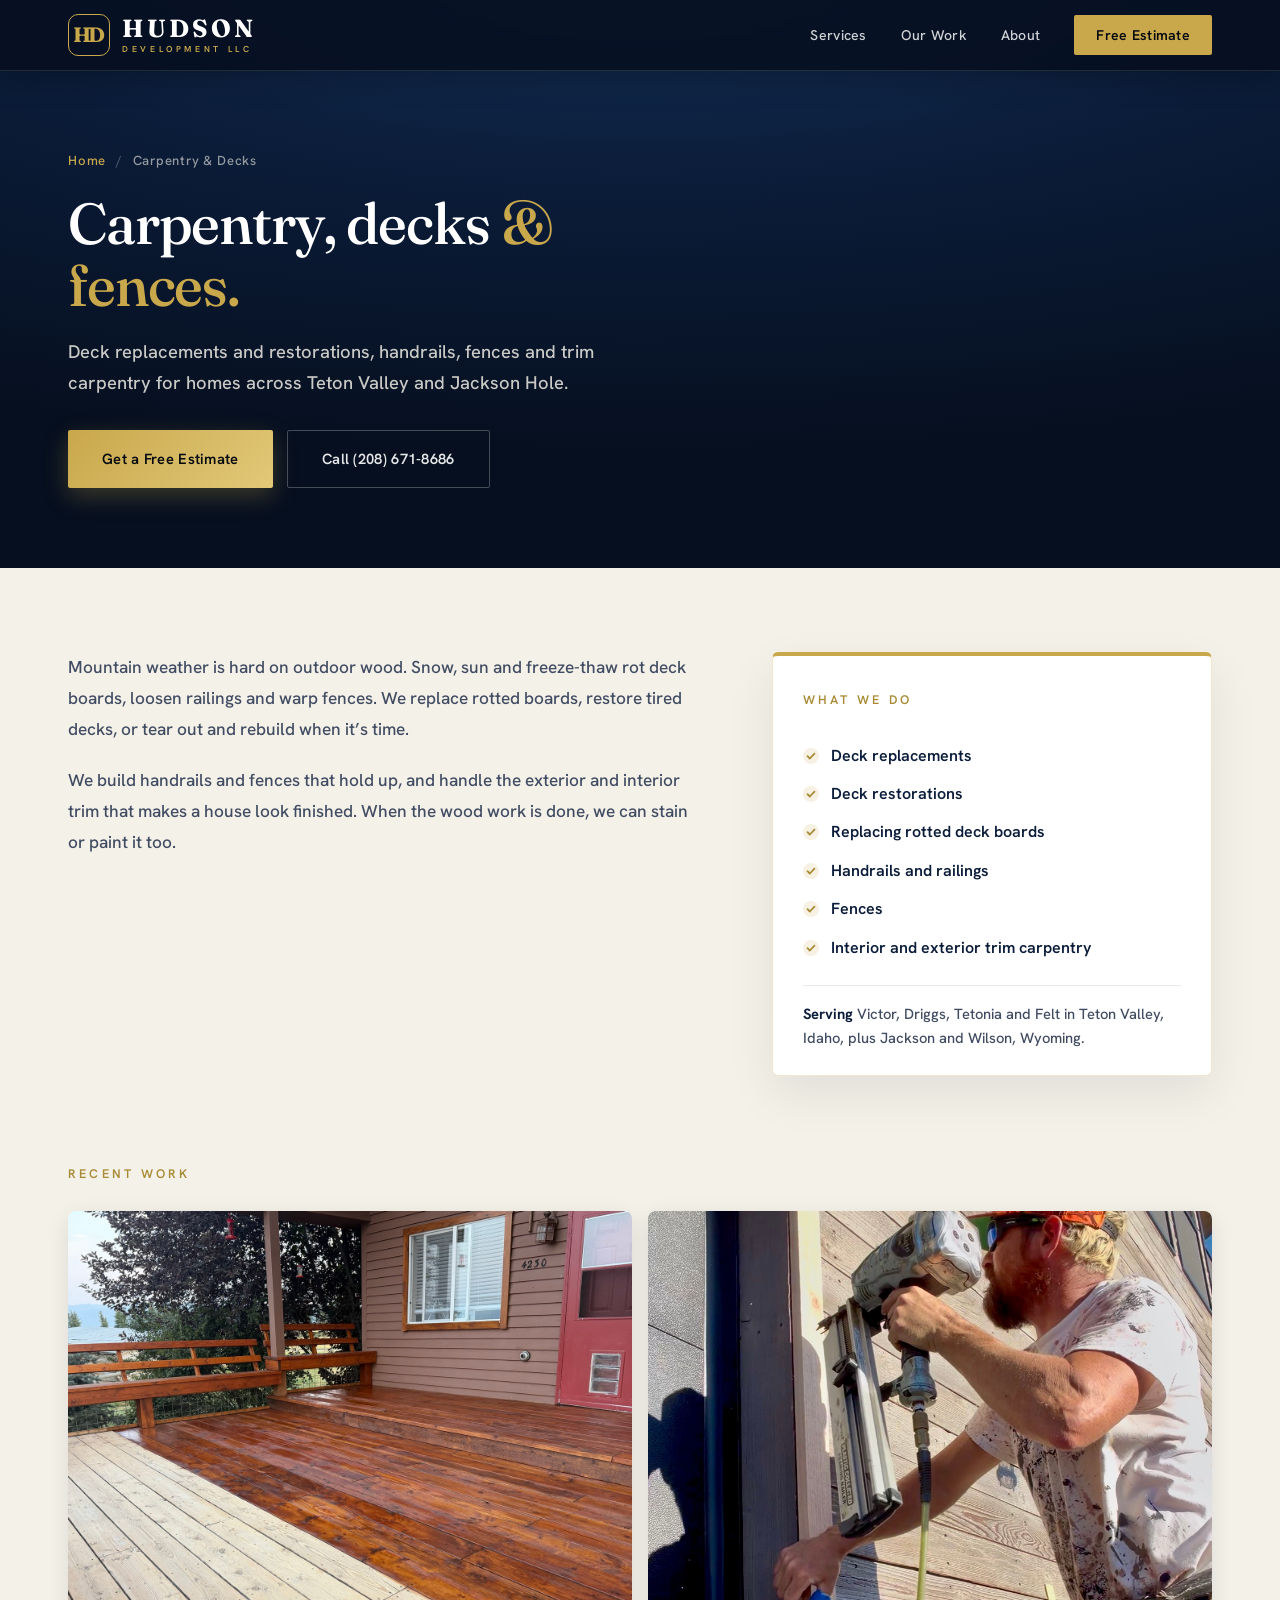
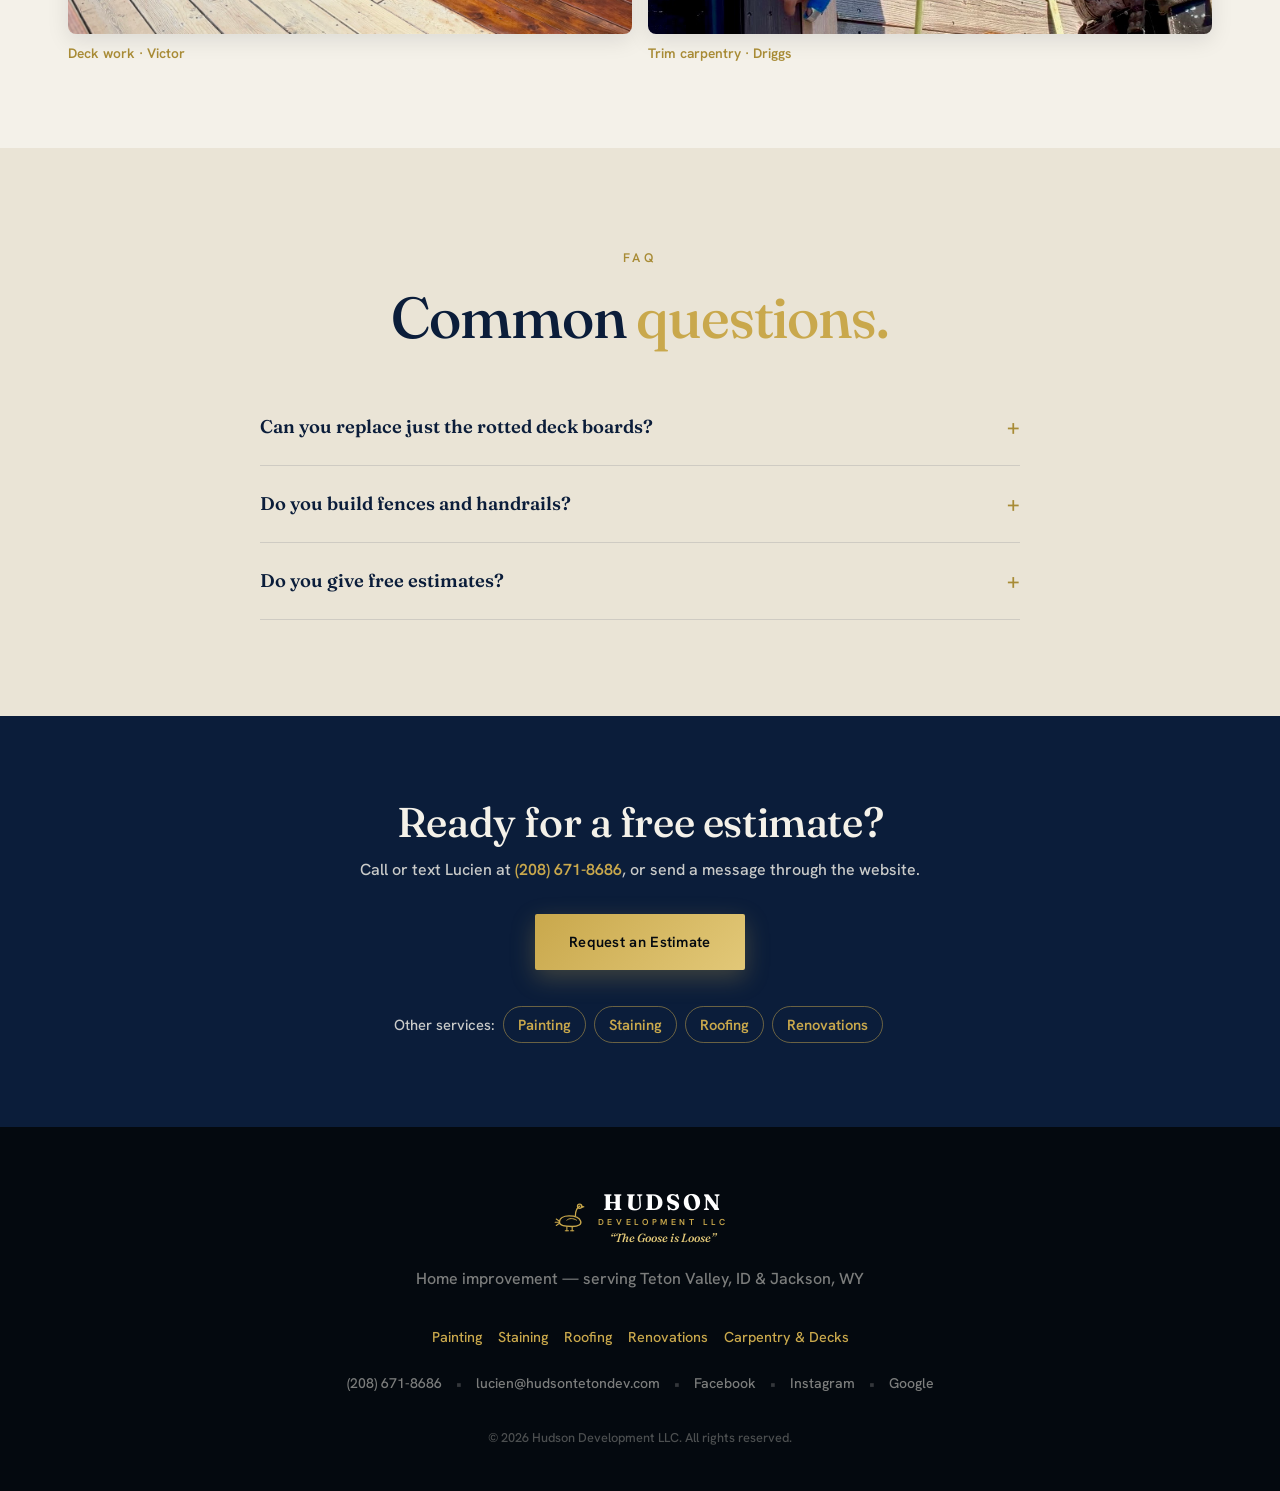
==== carpentry/index.html @ ef217c14 "Split carpentry & decks into its own page; renovations now covers bathrooms, staircases, porches Co-" ====
<!DOCTYPE html>
<html lang="en">
<head>
  <meta charset="UTF-8">
  <meta name="viewport" content="width=device-width, initial-scale=1.0">
  <title>Deck Repair, Deck Replacement &amp; Carpentry in Teton Valley, ID &amp; Jackson, WY | Hudson Development</title>
  <meta name="description" content="Deck replacement and restoration, rotted deck board repair, handrails, fences and trim carpentry in Victor, Driggs, Tetonia, Felt, Jackson and Wilson. Free estimates. (208) 671-8686.">
  <meta name="robots" content="index, follow">
  <link rel="canonical" href="https://hudsontetondev.com/carpentry/">
  <meta name="theme-color" content="#0B1D3A">
  <link rel="icon" href="/favicon.svg" type="image/svg+xml">
  <meta property="og:type" content="website">
  <meta property="og:site_name" content="Hudson Development LLC">
  <meta property="og:title" content="Deck Repair, Deck Replacement &amp; Carpentry in Teton Valley, ID &amp; Jackson, WY | Hudson Development">
  <meta property="og:description" content="Deck replacement and restoration, rotted deck board repair, handrails, fences and trim carpentry in Victor, Driggs, Tetonia, Felt, Jackson and Wilson. Free estimates. (208) 671-8686.">
  <meta property="og:url" content="https://hudsontetondev.com/carpentry/">
  <meta property="og:image" content="https://hudsontetondev.com/images/og-image.jpg?v=5">
  <script type="application/ld+json">{"@context": "https://schema.org", "@type": "Service", "name": "Carpentry, decks & fences.", "serviceType": "Carpentry &amp; Decks", "url": "https://hudsontetondev.com/carpentry/", "provider": {"@type": "GeneralContractor", "@id": "https://hudsontetondev.com/#business", "name": "Hudson Development LLC", "telephone": "+12086718686", "url": "https://hudsontetondev.com/"}, "areaServed": [{"@type": "City", "name": "Victor, ID"}, {"@type": "City", "name": "Driggs, ID"}, {"@type": "City", "name": "Tetonia, ID"}, {"@type": "City", "name": "Felt, ID"}, {"@type": "City", "name": "Jackson, WY"}, {"@type": "City", "name": "Wilson, WY"}], "description": "Deck replacement and restoration, rotted deck board repair, handrails, fences and trim carpentry in Victor, Driggs, Tetonia, Felt, Jackson and Wilson. Free estimates. (208) 671-8686."}</script>
<script type="application/ld+json">{"@context": "https://schema.org", "@type": "BreadcrumbList", "itemListElement": [{"@type": "ListItem", "position": 1, "name": "Home", "item": "https://hudsontetondev.com/"}, {"@type": "ListItem", "position": 2, "name": "Carpentry &amp; Decks", "item": "https://hudsontetondev.com/carpentry/"}]}</script>
<script type="application/ld+json">{"@context": "https://schema.org", "@type": "FAQPage", "mainEntity": [{"@type": "Question", "name": "Can you replace just the rotted deck boards?", "acceptedAnswer": {"@type": "Answer", "text": "Yes. If the frame underneath is sound, we can replace only the bad boards and restore the rest of the deck."}}, {"@type": "Question", "name": "Do you build fences and handrails?", "acceptedAnswer": {"@type": "Answer", "text": "Yes. We build and repair fences, handrails and railings."}}, {"@type": "Question", "name": "Do you give free estimates?", "acceptedAnswer": {"@type": "Answer", "text": "Yes. Call or text (208) 671-8686 or use the form on our homepage."}}]}</script>

  <link rel="preconnect" href="https://fonts.googleapis.com">
  <link rel="preconnect" href="https://fonts.gstatic.com" crossorigin>
  <link href="https://fonts.googleapis.com/css2?family=Fraunces:ital,opsz,wght@0,9..144,400..900;1,9..144,400..700&family=Hanken+Grotesk:wght@400;500;600;700&display=swap" rel="stylesheet">
  <link rel="stylesheet" href="/styles.css?v=20260923g">
</head>
<body class="subpage">
  <nav class="navbar scrolled" id="navbar">
    <div class="container nav-container">
      <a href="/" class="nav-logo" aria-label="Hudson Development LLC home">
        <span class="logo-mark" aria-hidden="true"><span class="lm-h">H</span><span class="lm-d">D</span></span>
        <span class="logo-text">
          <span class="logo-hudson">HUDSON</span>
          <span class="logo-dev">DEVELOPMENT&nbsp;LLC</span>
        </span>
      </a>
      <button class="nav-toggle" id="navToggle" aria-label="Toggle navigation" aria-expanded="false">
        <span></span>
        <span></span>
        <span></span>
      </button>
      <ul class="nav-links" id="navLinks">
        <li><a href="/#services">Services</a></li>
        <li><a href="/#work">Our&nbsp;Work</a></li>
        <li><a href="/#story">About</a></li>
        <li><a href="/#contact" class="nav-cta">Free Estimate</a></li>
      </ul>
    </div>
  </nav>

  <main>
    <header class="sp-hero">
      <div class="container">
        <nav class="sp-crumbs" aria-label="Breadcrumb"><a href="/">Home</a> <span>/</span> Carpentry &amp; Decks</nav>
        <h1>Carpentry, decks <span class="gold">&amp; fences.</span></h1>
        <p class="sp-lead">Deck replacements and restorations, handrails, fences and trim carpentry for homes across Teton Valley and Jackson Hole.</p>
        <div class="sp-actions"><a href="/#contact" class="btn btn-primary">Get a Free Estimate</a><a href="tel:+12086718686" class="btn btn-ghost">Call (208) 671-8686</a></div>
      </div>
    </header>
    <section class="sp-main">
      <div class="container sp-grid">
        <div class="sp-body"><p>Mountain weather is hard on outdoor wood. Snow, sun and freeze-thaw rot deck boards, loosen railings and warp fences. We replace rotted boards, restore tired decks, or tear out and rebuild when it&rsquo;s time.</p><p>We build handrails and fences that hold up, and handle the exterior and interior trim that makes a house look finished. When the wood work is done, we can stain or paint it too.</p></div>
        <aside class="sp-card"><p class="section-label">What we do</p><ul class="sp-list"><li>Deck replacements</li><li>Deck restorations</li><li>Replacing rotted deck boards</li><li>Handrails and railings</li><li>Fences</li><li>Interior and exterior trim carpentry</li></ul><p class="sp-area"><strong>Serving</strong> Victor, Driggs, Tetonia and Felt in Teton Valley, Idaho, plus Jackson and Wilson, Wyoming.</p></aside>
      </div>
    </section>
    <section class="sp-photos"><div class="container"><p class="section-label">Recent work</p><div class="sp-photo-grid n2"><figure class="sp-photo"><img src="/images/deck-stain-victor.jpg" alt="Deck with built-in bench in Victor, Idaho" loading="lazy"><figcaption>Deck work &middot; Victor</figcaption></figure><figure class="sp-photo"><img src="/images/carpentry-trim-driggs.jpg" alt="Nailing exterior window trim in Driggs, Idaho" loading="lazy"><figcaption>Trim carpentry &middot; Driggs</figcaption></figure></div></div></section>
    
    <section class="faq"><div class="container"><div class="section-head"><p class="section-label">FAQ</p><h2 class="section-title">Common <span class="gold">questions.</span></h2></div><div class="faq-list"><details class="faq-item"><summary>Can you replace just the rotted deck boards?</summary><p>Yes. If the frame underneath is sound, we can replace only the bad boards and restore the rest of the deck.</p></details><details class="faq-item"><summary>Do you build fences and handrails?</summary><p>Yes. We build and repair fences, handrails and railings.</p></details><details class="faq-item"><summary>Do you give free estimates?</summary><p>Yes. Call or text (208) 671-8686 or use the form on our homepage.</p></details></div></div></section>
    <section class="sp-cta"><div class="container"><h2>Ready for a free estimate?</h2><p>Call or text Lucien at <a href="tel:+12086718686">(208) 671-8686</a>, or send a message through the website.</p><div class="sp-actions"><a href="/#contact" class="btn btn-primary">Request an Estimate</a></div><p class="sp-more">Other services: <a class="sp-chip" href="/painting/">Painting</a><a class="sp-chip" href="/staining/">Staining</a><a class="sp-chip" href="/roofing/">Roofing</a><a class="sp-chip" href="/renovations/">Renovations</a></p></div></section>
  </main>
  <footer class="footer">
    <div class="container footer-content">
      <div class="footer-brand">
        <span class="logo-icon">
          <svg viewBox="0 0 64 64" fill="none" xmlns="http://www.w3.org/2000/svg" aria-label="Hudson goose mark">
            <path d="M14 40C14 32 22 28 32 28C44 28 52 32 54 38C56 44 50 48 38 48C22 48 14 46 14 40Z" stroke="currentColor" stroke-width="2.5" stroke-linejoin="round"/>
            <path d="M14 38L8 34M14 40L6 40M14 42L8 46" stroke="currentColor" stroke-width="2" stroke-linecap="round"/>
            <path d="M44 28C44 18 48 12 52 10" stroke="currentColor" stroke-width="2.5" stroke-linecap="round"/>
            <circle cx="52" cy="10" r="4" stroke="currentColor" stroke-width="2.5"/>
            <path d="M56 10L60 11L56 12" stroke="currentColor" stroke-width="2" stroke-linejoin="round"/>
            <circle cx="53" cy="9" r="0.9" fill="currentColor"/>
            <path d="M28 36C32 32 40 32 46 36" stroke="currentColor" stroke-width="1.8" stroke-linecap="round"/>
            <path d="M28 48L28 56M38 48L38 56" stroke="currentColor" stroke-width="2" stroke-linecap="round"/>
            <path d="M25 56L31 56M35 56L41 56" stroke="currentColor" stroke-width="2" stroke-linecap="round"/>
          </svg>
        </span>
        <span class="logo-text">
          <span class="logo-hudson">HUDSON</span>
          <span class="logo-dev">DEVELOPMENT&nbsp;LLC</span>
          <span class="logo-tagline">&ldquo;The Goose is Loose&rdquo;</span>
        </span>
      </div>
      <p class="footer-text">Home improvement &mdash; serving Teton Valley, ID &amp; Jackson, WY</p>
      <p class="footer-services"><a href="/painting/">Painting</a><a href="/staining/">Staining</a><a href="/roofing/">Roofing</a><a href="/renovations/">Renovations</a><a href="/carpentry/">Carpentry &amp; Decks</a></p>
      <div class="footer-links">
        <a href="tel:+12086718686">(208) 671-8686</a>
        <span class="footer-divider">&bull;</span>
        <a href="mailto:lucien@hudsontetondev.com">lucien@hudsontetondev.com</a>
        <span class="footer-divider">&bull;</span>
        <a href="https://www.facebook.com/hudsontetondev" target="_blank" rel="noopener">Facebook</a>
        <span class="footer-divider">&bull;</span>
        <a href="https://www.instagram.com/hudsontetondev" target="_blank" rel="noopener">Instagram</a>
        <span class="footer-divider">&bull;</span>
        <a href="https://maps.google.com/?cid=4254433998704573754" target="_blank" rel="noopener">Google</a>
      </div>
      <p class="footer-copy">&copy; 2026 Hudson Development LLC. All rights reserved.</p>
    </div>
  </footer>

  <!-- Sticky Call Button (mobile) -->
  <a href="tel:+12086718686" class="sticky-call" aria-label="Call Hudson Development">
    <svg viewBox="0 0 24 24" fill="none" stroke="currentColor" stroke-width="2"><path d="M22 16.92v3a2 2 0 01-2.18 2 19.79 19.79 0 01-8.63-3.07 19.5 19.5 0 01-6-6A19.79 19.79 0 012.12 4.11 2 2 0 014.11 2h3a2 2 0 012 1.72c.127.96.361 1.903.7 2.81a2 2 0 01-.45 2.11L8.09 9.91a16 16 0 006 6l1.27-1.27a2 2 0 012.11-.45c.907.339 1.85.573 2.81.7A2 2 0 0122 16.92z"/></svg>
    <span>Call Now</span>
  </a>

  <script>(function(){var t=document.getElementById('navToggle'),l=document.getElementById('navLinks');if(t&&l)t.addEventListener('click',function(){var o=l.classList.toggle('active');t.setAttribute('aria-expanded',String(o));});})();</script>
</body>
</html>
---- styles.css ----
/* ========================================
   Hudson Development LLC — Stylesheet
   Hudson Development · Teton Valley
   ======================================== */

:root {
  --navy:        #0B1D3A;
  --navy-light:  #122B52;
  --navy-dark:   #060F1F;
  --ink:         #04090F;
  --white:       #FFFFFF;
  --bone:        #F4F1E9;   /* warm paper */
  --bone-deep:   #EAE4D6;
  --gold:        #C9A84C;
  --gold-light:  #E2C878;
  --gold-dark:   #A88B35;
  --gray:        #7C8AA1;
  --gray-deep:   #414C62;
  --text-dark:   #0B1D3A;

  --shadow:    0 4px 30px rgba(11, 29, 58, 0.10);
  --shadow-lg: 0 24px 60px rgba(6, 15, 31, 0.22);
  --ease:      cubic-bezier(0.22, 0.61, 0.36, 1);
  --transition: 0.4s var(--ease);

  --display: 'Fraunces', Georgia, 'Times New Roman', serif;
  --body:    'Hanken Grotesk', -apple-system, BlinkMacSystemFont, sans-serif;
}

/* ---- Reset & Base ---- */
*, *::before, *::after { margin: 0; padding: 0; box-sizing: border-box; }

html { scroll-behavior: smooth; font-size: 16px; -webkit-text-size-adjust: 100%; }

body {
  font-family: var(--body);
  font-weight: 500;
  color: var(--text-dark);
  background: var(--bone);
  line-height: 1.6;
  overflow-x: hidden;
  -webkit-font-smoothing: antialiased;
  text-rendering: optimizeLegibility;
}

.container { max-width: 1200px; margin: 0 auto; padding: 0 28px; }

img { max-width: 100%; display: block; }

a { text-decoration: none; color: inherit; transition: var(--transition); }

.gold { color: var(--gold); }

/* ---- Grain overlay ---- */
.grain {
  position: fixed;
  inset: 0;
  z-index: 9999;
  pointer-events: none;
  opacity: 0.035;
  mix-blend-mode: multiply;
  background-image: url("data:image/svg+xml,%3Csvg xmlns='http://www.w3.org/2000/svg' width='180' height='180'%3E%3Cfilter id='n'%3E%3CfeTurbulence type='fractalNoise' baseFrequency='0.9' numOctaves='3' stitchTiles='stitch'/%3E%3C/filter%3E%3Crect width='100%25' height='100%25' filter='url(%23n)'/%3E%3C/svg%3E");
}

/* ---- Typography ---- */
h1, h2, h3, h4 {
  font-family: var(--display);
  font-weight: 600;
  line-height: 1.08;
  letter-spacing: -0.01em;
}

.section-head { max-width: 720px; margin: 0 auto 64px; text-align: center; }

.section-label {
  display: inline-block;
  font-family: var(--body);
  font-size: 0.78rem;
  font-weight: 600;
  letter-spacing: 0.26em;
  color: var(--gold-dark);
  margin-bottom: 18px;
  text-transform: uppercase;
}
.section-label.gold-on-dark { color: var(--gold); }

.section-title {
  font-size: clamp(2.1rem, 5.2vw, 3.6rem);
  color: var(--navy);
  font-weight: 500;
  letter-spacing: -0.02em;
}
.section-title.light { color: var(--white); }
.section-title em { font-style: italic; font-weight: 400; }

.section-subtitle {
  font-size: 1.12rem;
  color: var(--gray-deep);
  max-width: 580px;
  margin: 22px auto 0;
  line-height: 1.7;
}
.section-head .section-title { margin: 0 auto; }

/* ---- Buttons ---- */
.btn {
  display: inline-flex;
  align-items: center;
  justify-content: center;
  gap: 8px;
  padding: 16px 34px;
  font-family: var(--body);
  font-size: 0.92rem;
  font-weight: 600;
  letter-spacing: 0.02em;
  border-radius: 2px;
  cursor: pointer;
  transition: transform 0.35s var(--ease), box-shadow 0.35s var(--ease), background 0.35s var(--ease), color 0.35s var(--ease);
  border: none;
  text-align: center;
  position: relative;
  will-change: transform;
}

.btn-primary {
  background: linear-gradient(135deg, var(--gold) 0%, var(--gold-light) 100%);
  color: var(--ink);
  box-shadow: 0 8px 24px rgba(201, 168, 76, 0.28);
}
.btn-primary:hover {
  transform: translateY(-3px);
  box-shadow: 0 16px 40px rgba(201, 168, 76, 0.42);
}

.btn-secondary {
  background: transparent;
  color: var(--gold);
  border: 1.5px solid var(--gold);
}
.btn-secondary:hover { background: var(--gold); color: var(--ink); transform: translateY(-3px); }

.btn-ghost {
  background: transparent;
  color: rgba(255,255,255,0.9);
  border: 1.5px solid rgba(255,255,255,0.25);
}
.btn-ghost:hover { border-color: var(--gold); color: var(--gold); transform: translateY(-3px); }

.btn-full { width: 100%; }

/* ---- Navigation ---- */
.navbar {
  position: fixed;
  top: 0; left: 0; right: 0;
  z-index: 1000;
  padding: 22px 0;
  transition: all 0.45s var(--ease);
}
.navbar.scrolled {
  background: rgba(6, 15, 31, 0.86);
  padding: 14px 0;
  backdrop-filter: blur(14px);
  -webkit-backdrop-filter: blur(14px);
  box-shadow: 0 1px 0 rgba(201,168,76,0.12), 0 8px 30px rgba(0,0,0,0.25);
}

.nav-container { display: flex; justify-content: space-between; align-items: center; }

.nav-logo { display: flex; flex-direction: row; align-items: center; gap: 12px; }

.logo-icon { width: 38px; height: 38px; color: var(--gold); flex-shrink: 0; }
.logo-icon svg { width: 100%; height: 100%; }

/* Clean HD monogram mark */
.logo-mark {
  width: 42px; height: 42px; flex-shrink: 0;
  display: inline-flex; align-items: center; justify-content: center;
  border: 1.5px solid var(--gold);
  border-radius: 10px;
  font-family: var(--display);
  font-weight: 700;
  font-size: 1.3rem;
  color: var(--gold);
  line-height: 1;
}
.logo-mark .lm-d { margin-left: -0.1em; }

.logo-text { display: flex; flex-direction: column; line-height: 1; }
.logo-hudson {
  font-family: var(--display);
  font-size: 1.55rem;
  font-weight: 700;
  color: var(--white);
  letter-spacing: 0.12em;
}
.logo-dev {
  font-family: var(--body);
  font-size: 0.54rem;
  font-weight: 600;
  color: var(--gold);
  letter-spacing: 0.42em;
  margin-top: 4px;
}
.logo-tagline {
  font-family: var(--display);
  font-size: 0.74rem;
  font-style: italic;
  font-weight: 500;
  color: var(--gold-light);
  margin-top: 6px;
  white-space: nowrap;
}

.nav-links { display: flex; align-items: center; list-style: none; gap: 34px; }
.nav-links a {
  font-size: 0.88rem;
  font-weight: 500;
  color: rgba(255,255,255,0.82);
  letter-spacing: 0.02em;
  position: relative;
}
.nav-links a:hover { color: var(--white); }
.nav-links a:not(.nav-cta)::after {
  content: '';
  position: absolute;
  bottom: -5px; left: 0;
  width: 0; height: 2px;
  background: var(--gold);
  transition: width 0.3s var(--ease);
}
.nav-links a:not(.nav-cta):hover::after { width: 100%; }

.nav-cta {
  background: var(--gold);
  color: var(--ink) !important;
  padding: 11px 22px;
  border-radius: 2px;
  font-weight: 600 !important;
}
.nav-cta:hover { background: var(--gold-light) !important; transform: translateY(-2px); }

.nav-toggle {
  display: none;
  flex-direction: column;
  gap: 5px;
  background: none; border: none; cursor: pointer; padding: 6px;
}
.nav-toggle span { width: 26px; height: 2px; background: var(--white); transition: all 0.3s var(--ease); border-radius: 2px; }

/* ========================================
   Hero
   ======================================== */
.hero {
  position: relative;
  min-height: 100vh;
  min-height: 100svh;
  display: flex;
  align-items: center;
  justify-content: center;
  overflow: hidden;
  isolation: isolate;
}

.hero-sky {
  position: absolute; inset: 0; z-index: -3;
  background:
    radial-gradient(120% 90% at 50% -10%, #16335c 0%, #0B1D3A 42%, #060F1F 78%, #04090F 100%);
}
/* atmospheric gold + ice glows */
.hero-glow {
  position: absolute; inset: 0; z-index: -2; pointer-events: none;
  background:
    radial-gradient(50% 36% at 72% 18%, rgba(226, 200, 120, 0.16), transparent 70%),
    radial-gradient(46% 30% at 22% 26%, rgba(122, 158, 220, 0.12), transparent 72%);
}

/* Topographic landscape (the signature motif) */
.hero-topo {
  position: absolute; inset: 0; z-index: -1;
  color: var(--gold);
  pointer-events: none;
}
.hero-topo svg { width: 100%; height: 100%; }
.hero-topo .topo-lines { opacity: 0.28; }
.hero-topo .topo-ridge {
  opacity: 0.16;
  color: var(--navy-dark);
  fill: url(#none);
  fill: var(--navy-dark);
}
.topo-line {
  stroke-dasharray: 2400;
  stroke-dashoffset: 2400;
  animation: topoDraw 3s var(--ease) forwards;
}
.topo-line:nth-child(2) { animation-delay: 0.15s; }
.topo-line:nth-child(3) { animation-delay: 0.30s; }
.topo-line:nth-child(4) { animation-delay: 0.45s; }
.topo-line:nth-child(5) { animation-delay: 0.60s; }
.topo-line:nth-child(6) { animation-delay: 0.75s; }
.topo-line:nth-child(7) { animation-delay: 0.90s; }
.topo-line:nth-child(8) { animation-delay: 1.05s; }
@keyframes topoDraw { to { stroke-dashoffset: 0; } }

/* darken the base of the hero so text + ridge read */
.hero::after {
  content: '';
  position: absolute; inset: 0; z-index: -1; pointer-events: none;
  background: linear-gradient(180deg, transparent 35%, rgba(4,9,15,0.55) 78%, rgba(4,9,15,0.9) 100%);
}

.hero-content {
  position: relative;
  z-index: 2;
  text-align: center;
  padding: 130px 24px 90px;
  max-width: 920px;
}

.hero-eyebrow {
  display: inline-flex;
  align-items: center;
  gap: 14px;
  font-family: var(--body);
  font-size: 0.74rem;
  font-weight: 600;
  letter-spacing: 0.24em;
  color: var(--gold);
  margin-bottom: 26px;
  text-transform: uppercase;
}
.hero-eyebrow-line { width: 38px; height: 1px; background: var(--gold); opacity: 0.6; flex-shrink: 0; }

.hero-title {
  font-size: clamp(3rem, 8vw, 6rem);
  color: var(--white);
  margin-bottom: 28px;
  font-weight: 500;
  letter-spacing: -0.03em;
}
.hero-title em { font-style: italic; font-weight: 400; color: var(--bone); }

.hero-subtitle { text-wrap: balance;
  font-size: 1.18rem;
  color: rgba(244, 241, 233, 0.72);
  max-width: 560px;
  margin: 0 auto 38px;
  line-height: 1.7;
}
.hero-subtitle strong { color: var(--white); font-weight: 600; }

.hero-actions { display: flex; gap: 16px; justify-content: center; flex-wrap: wrap; }

.hero-tag { margin-top: 34px; }
.goose-quote {
  font-family: var(--display);
  font-style: italic;
  font-size: 1.05rem;
  font-weight: 500;
  color: var(--gold-light);
  letter-spacing: 0.01em;
}

.hero-scroll-indicator {
  position: absolute;
  bottom: 32px; left: 50%;
  transform: translateX(-50%);
  z-index: 2;
  display: flex; flex-direction: column; align-items: center; gap: 10px;
}
.scroll-word {
  font-size: 0.62rem;
  letter-spacing: 0.3em;
  text-transform: uppercase;
  color: rgba(244,241,233,0.5);
}
.scroll-arrow {
  width: 18px; height: 18px;
  border-right: 2px solid var(--gold);
  border-bottom: 2px solid var(--gold);
  transform: rotate(45deg);
  animation: scrollBounce 2s ease-in-out infinite;
  opacity: 0.7;
}
@keyframes scrollBounce {
  0%, 100% { transform: rotate(45deg) translate(0,0); opacity: 0.6; }
  50% { transform: rotate(45deg) translate(4px,4px); opacity: 1; }
}

/* ---- Hero load-in animation (JS-gated for no-JS safety) ---- */
.js .reveal-load { opacity: 0; transform: translateY(28px); }
.hero.loaded .reveal-load { animation: heroIn 0.95s var(--ease) forwards; }
.hero.loaded .reveal-load[data-delay="0"] { animation-delay: 0.1s; }
.hero.loaded .reveal-load[data-delay="1"] { animation-delay: 0.28s; }
.hero.loaded .reveal-load[data-delay="2"] { animation-delay: 0.46s; }
.hero.loaded .reveal-load[data-delay="3"] { animation-delay: 0.64s; }
.hero.loaded .reveal-load[data-delay="4"] { animation-delay: 0.82s; }
@keyframes heroIn { to { opacity: 1; transform: translateY(0); } }

/* ========================================
   Trust band
   ======================================== */
.trustband {
  background: var(--ink);
  border-top: 1px solid rgba(201,168,76,0.16);
  border-bottom: 1px solid rgba(201,168,76,0.16);
  padding: 46px 0;
}
.trustband-grid {
  display: grid;
  grid-template-columns: repeat(4, 1fr);
  gap: 24px;
  text-align: center;
}
.trust-stat {
  display: flex; flex-direction: column; gap: 8px;
  position: relative;
}
.trust-stat:not(:last-child)::after {
  content: '';
  position: absolute; right: -12px; top: 50%;
  transform: translateY(-50%);
  width: 1px; height: 42px;
  background: rgba(201,168,76,0.18);
}
.trust-num {
  font-family: var(--display);
  font-size: clamp(2rem, 4vw, 2.8rem);
  font-weight: 600;
  color: var(--gold);
  line-height: 1;
  letter-spacing: -0.02em;
}
.trust-unit { font-size: 0.5em; color: var(--gold-light); }
.trust-label {
  font-size: 0.78rem;
  letter-spacing: 0.14em;
  text-transform: uppercase;
  color: rgba(244,241,233,0.6);
  font-weight: 500;
}

/* ========================================
   Services
   ======================================== */
.services { padding: 120px 0; background: var(--bone); }

.services-grid {
  display: grid;
  grid-template-columns: 1fr;
  gap: 22px;
}
/* Pillar card service list */
.service-list {
  list-style: none;
  margin: 18px 0 0;
  padding: 18px 0 0;
  border-top: 1px solid rgba(11,29,58,0.08);
}
.service-list li {
  position: relative;
  padding: 6px 0 6px 20px;
  font-size: 0.9rem;
  color: var(--gray-deep);
  line-height: 1.4;
}
.service-list li::before {
  content: '';
  position: absolute;
  left: 0; top: 13px;
  width: 6px; height: 6px;
  border-radius: 50%;
  background: var(--gold-dark);
}
.service-card {
  background: var(--white);
  padding: 38px 28px 34px;
  border-radius: 6px;
  transition: transform 0.45s var(--ease), box-shadow 0.45s var(--ease), border-color 0.45s var(--ease);
  border: 1px solid rgba(11, 29, 58, 0.07);
  position: relative;
  overflow: hidden;
}
.service-card::before {
  content: '';
  position: absolute; top: 0; left: 0;
  width: 0; height: 3px;
  background: linear-gradient(90deg, var(--gold-dark), var(--gold-light));
  transition: width 0.5s var(--ease);
}
.service-card:hover {
  transform: translateY(-8px);
  box-shadow: var(--shadow-lg);
  border-color: rgba(201, 168, 76, 0.3);
}
.service-card:hover::before { width: 100%; }

.service-icon {
  width: 64px; height: 64px;
  margin-bottom: 22px;
  color: var(--gold-dark);
  background: rgba(201, 168, 76, 0.10);
  border-radius: 14px;
  padding: 13px;
  display: flex; align-items: center; justify-content: center;
  transition: background 0.35s var(--ease), transform 0.35s var(--ease), color 0.35s var(--ease);
}
.service-card:hover .service-icon {
  background: var(--navy);
  color: var(--gold);
  transform: translateY(-2px);
}
.service-icon svg { width: 100%; height: 100%; }

.service-card h3 {
  font-family: var(--display);
  font-size: 1.22rem;
  font-weight: 600;
  color: var(--navy);
  margin-bottom: 10px;
  line-height: 1.2;
}
.service-card p { font-size: 0.92rem; color: var(--gray-deep); line-height: 1.6; }
.service-card p strong { color: var(--navy); font-weight: 600; }

/* Single wide pillar card */
.service-card--wide {
  display: grid;
  grid-template-columns: minmax(0, 0.75fr) minmax(0, 1.25fr);
  gap: 40px;
  align-items: center;
  padding: 44px 48px;
}
.service-card--wide:hover { transform: translateY(-4px); }
.service-card--wide .service-icon { margin-bottom: 24px; }
.service-card--wide h3 { font-size: 1.5rem; }
.service-card--wide p { font-size: 0.98rem; max-width: 44ch; }
.service-card--wide .service-list {
  columns: 2;
  column-gap: 32px;
  margin: 0;
  padding: 2px 0 2px 44px;
  border-top: 0;
  border-left: 1px solid rgba(11,29,58,0.09);
}
.service-card--wide .service-list li { break-inside: avoid; font-size: 0.95rem; }

/* Featured services card: gold rule always on, navy icon, bolder list with gold checks */
.service-card--feature {
  box-shadow: 0 18px 48px rgba(6,15,31,0.10);
  border-color: rgba(201,168,76,0.28);
}
.service-card--feature::before { width: 100%; height: 4px; }
.service-card--feature .service-icon { background: var(--navy); color: var(--gold); }
/* Two columns of three, filled top to bottom: finishes on the left, roofing and building on the right */
.service-card--feature .service-list {
  columns: auto;
  display: grid;
  grid-template-columns: 1fr 1fr;
  grid-template-rows: repeat(3, auto);
  grid-auto-flow: column;
  column-gap: 32px;
  row-gap: 4px;
  align-content: center;
}
@media (max-width: 560px) {
  .service-card--feature .service-list { grid-template-columns: 1fr; grid-template-rows: none; grid-auto-flow: row; }
}
.service-card--feature .service-list li {
  padding: 9px 0 9px 30px;
  font-size: 1.04rem;
  font-weight: 600;
  color: var(--navy);
}
.service-card--feature .service-list li::before {
  top: 13px;
  width: 16px; height: 16px;
  border-radius: 50%;
  background: rgba(201,168,76,0.16) url("data:image/svg+xml,%3Csvg xmlns='http://www.w3.org/2000/svg' viewBox='0 0 16 16'%3E%3Cpath d='M4.5 8.2l2.3 2.3 4.7-4.9' fill='none' stroke='%23A88B35' stroke-width='1.8' stroke-linecap='round' stroke-linejoin='round'/%3E%3C/svg%3E") center/16px no-repeat;
}
.service-cta { margin-top: 26px; }

.inline-link { color: var(--gold-dark); font-weight: 600; white-space: nowrap; }
.inline-link:hover { color: var(--gold); }

/* ========================================
   Concierge / Property Management
   ======================================== */
.concierge {
  padding: 120px 0;
  background: var(--navy);
  position: relative;
  overflow: hidden;
}
.concierge::before {
  content: '';
  position: absolute; top: -200px; right: -200px;
  width: 600px; height: 600px;
  background: radial-gradient(circle, rgba(201, 168, 76, 0.12) 0%, transparent 60%);
  pointer-events: none;
}
.concierge-wrapper {
  display: grid;
  grid-template-columns: 1fr 1fr;
  gap: 80px;
  align-items: center;
  position: relative; z-index: 2;
}
.concierge-text .section-title { text-align: left; }
.concierge-description {
  font-size: 1.05rem;
  color: rgba(244,241,233,0.65);
  line-height: 1.8;
  margin: 24px 0 30px;
}
.concierge-list { list-style: none; margin-bottom: 38px; }
.concierge-list li {
  display: flex; align-items: center; gap: 14px;
  font-size: 1rem;
  color: rgba(244,241,233,0.88);
  padding: 9px 0;
  font-weight: 500;
}
.check-icon { width: 22px; height: 22px; color: var(--gold); flex-shrink: 0; }
.check-icon svg { width: 100%; height: 100%; }

.concierge-visual { display: flex; justify-content: center; }
.concierge-card {
  background: linear-gradient(160deg, var(--navy-light) 0%, var(--navy) 100%);
  border: 1px solid rgba(201, 168, 76, 0.2);
  border-radius: 14px;
  padding: 52px 42px;
  text-align: center;
  max-width: 380px;
  box-shadow: var(--shadow-lg);
}
.concierge-card-icon { width: 76px; height: 76px; margin: 0 auto 22px; color: var(--gold); }
.concierge-card-icon svg { width: 100%; height: 100%; }
.concierge-card h4 { font-size: 1.5rem; color: var(--white); margin-bottom: 14px; font-weight: 600; }
.concierge-card p { font-size: 0.96rem; color: rgba(244,241,233,0.55); line-height: 1.7; }

/* ========================================
   Story / Legacy
   ======================================== */
.story { padding: 120px 0; background: var(--bone); position: relative; }
.story-wrap {
  display: grid;
  grid-template-columns: 0.85fr 1.15fr;
  gap: 70px;
  align-items: start;
}
.story-aside .section-title { text-align: left; }

.story-lineage { margin-top: 38px; display: flex; flex-direction: column; gap: 0; }
.lineage-step {
  display: flex; align-items: center; gap: 18px;
  padding: 16px 0;
  border-top: 1px solid rgba(11,29,58,0.1);
  position: relative;
}
.lineage-step:last-child { border-bottom: 1px solid rgba(11,29,58,0.1); }
.lineage-gen {
  font-family: var(--display);
  font-size: 1.5rem;
  font-weight: 600;
  color: var(--gold-dark);
  width: 54px; flex-shrink: 0;
}
.lineage-role { font-size: 0.95rem; color: var(--gray-deep); font-weight: 500; }
.lineage-step.is-now .lineage-gen { color: var(--navy); }
.lineage-step.is-now .lineage-role { color: var(--navy); font-weight: 600; }
.lineage-step.is-now::after {
  content: '';
  position: absolute; left: -28px; top: 50%; transform: translateY(-50%);
  width: 8px; height: 8px; border-radius: 50%;
  background: var(--gold);
  box-shadow: 0 0 0 4px rgba(201,168,76,0.2);
}

.story-body { padding-top: 10px; }
.story-body p { font-size: 1.06rem; color: var(--gray-deep); line-height: 1.75; margin-bottom: 20px; max-width: 34em; }
.story-body .story-lead {
  font-family: var(--display);
  font-size: 1.45rem;
  line-height: 1.35;
  color: var(--navy);
  font-weight: 400;
  margin: 26px 0 30px;
  padding-top: 26px;
  border-top: 1px solid rgba(11,29,58,0.12);
  max-width: none;
  letter-spacing: -0.005em;
}
.story-body .btn { margin-top: 14px; }
.story-body p strong { color: var(--navy); font-weight: 600; }
.story-sign {
  font-family: var(--display) !important;
  font-style: italic;
  font-size: 1.2rem !important;
  color: var(--gold-dark) !important;
  margin: 24px 0 30px !important;
}
.story-name {
  display: inline-block;
  margin-top: 8px;
  font-style: normal;
  font-size: 0.95rem;
  letter-spacing: 0.04em;
  color: var(--bone);
  opacity: 0.78;
}

/* ========================================
   Process
   ======================================== */
.process { padding: 120px 0; background: var(--bone-deep); }
.process-grid {
  display: grid;
  grid-template-columns: repeat(4, 1fr);
  gap: 26px;
}
.process-step {
  background: var(--bone);
  border: 1px solid rgba(11,29,58,0.08);
  border-radius: 8px;
  padding: 36px 28px;
  position: relative;
  transition: transform 0.4s var(--ease), box-shadow 0.4s var(--ease);
}
.process-step:hover { transform: translateY(-6px); box-shadow: var(--shadow); }
.process-num {
  display: inline-flex; align-items: center; justify-content: center;
  width: 46px; height: 46px;
  border-radius: 50%;
  background: var(--navy);
  color: var(--gold);
  font-family: var(--display);
  font-size: 1.3rem;
  font-weight: 600;
  margin-bottom: 20px;
}
.process-step h3 { font-size: 1.2rem; color: var(--navy); margin-bottom: 8px; font-weight: 600; }
.process-step p { font-size: 0.92rem; color: var(--gray-deep); line-height: 1.6; }

/* ========================================
   Contact
   ======================================== */
.contact { padding: 120px 0; background: var(--bone); }
.contact-grid { display: grid; grid-template-columns: 1fr 1.05fr; gap: 56px; }
.contact-info { display: flex; flex-direction: column; gap: 16px; justify-content: center; }

.contact-card {
  display: flex; align-items: center; gap: 18px;
  background: var(--white);
  padding: 22px 24px;
  border-radius: 8px;
  border: 1px solid rgba(11, 29, 58, 0.07);
  transition: transform 0.3s var(--ease), box-shadow 0.3s var(--ease), border-color 0.3s var(--ease);
}
a.contact-card:hover { transform: translateX(4px); box-shadow: var(--shadow); border-color: rgba(201, 168, 76, 0.3); }
.contact-icon {
  width: 44px; height: 44px; color: var(--gold-dark); flex-shrink: 0;
  background: rgba(201,168,76,0.1); border-radius: 10px; padding: 9px;
  display: flex; align-items: center; justify-content: center;
}
.contact-icon svg { width: 100%; height: 100%; }
.contact-label {
  display: block;
  font-size: 0.72rem; font-weight: 600; letter-spacing: 0.12em;
  text-transform: uppercase; color: var(--gray); margin-bottom: 3px;
}
.contact-value { display: block; font-size: 1.04rem; font-weight: 600; color: var(--navy); }
a.contact-card:hover .contact-value { color: var(--gold-dark); }
.contact-value-text { display: block; font-size: 0.98rem; font-weight: 500; color: var(--navy); line-height: 1.5; }

/* ---- Form ---- */
.contact-form {
  background: var(--white);
  padding: 42px;
  border-radius: 14px;
  box-shadow: var(--shadow);
  border: 1px solid rgba(11, 29, 58, 0.07);
  position: relative;
  overflow: hidden;
}
.contact-form::before {
  content: '';
  position: absolute; top: 0; left: 0; right: 0; height: 4px;
  background: linear-gradient(90deg, var(--gold-dark), var(--gold-light), var(--gold-dark));
}
.form-row { display: grid; grid-template-columns: 1fr 1fr; gap: 14px; }
.form-group { margin-bottom: 14px; }
.form-group input,
.form-group select,
.form-group textarea {
  width: 100%;
  padding: 14px 16px;
  font-family: var(--body);
  font-size: 0.95rem;
  color: var(--navy);
  background: var(--bone);
  border: 1.5px solid transparent;
  border-radius: 6px;
  transition: border-color 0.3s var(--ease), background 0.3s var(--ease);
  outline: none;
}
.form-group input::placeholder, .form-group textarea::placeholder { color: var(--gray); }
.form-group select {
  color: var(--gray); cursor: pointer; appearance: none;
  background-image: url("data:image/svg+xml,%3Csvg xmlns='http://www.w3.org/2000/svg' width='12' height='8' viewBox='0 0 12 8'%3E%3Cpath d='M1 1l5 5 5-5' stroke='%237C8AA1' stroke-width='2' fill='none'/%3E%3C/svg%3E");
  background-repeat: no-repeat; background-position: right 16px center;
}
.form-group select option { color: var(--navy); }
.form-group input:focus, .form-group select:focus, .form-group textarea:focus {
  border-color: var(--gold); background: var(--white);
}
.form-group textarea { resize: vertical; min-height: 120px; }

/* ========================================
   Footer
   ======================================== */
.footer { background: var(--ink); padding: 64px 0 42px; text-align: center; }
.footer-content { display: flex; flex-direction: column; align-items: center; gap: 16px; }
.footer-brand { display: flex; align-items: center; justify-content: center; gap: 12px; margin-bottom: 6px; }
.footer-brand .logo-icon { width: 34px; height: 34px; }
.footer-brand .logo-text { align-items: center; }
.footer-brand .logo-hudson { font-size: 1.4rem; }
.footer-text { font-size: 1rem; color: rgba(244,241,233,0.5); font-weight: 500; }
.footer-links { display: flex; align-items: center; gap: 14px; flex-wrap: wrap; justify-content: center; }
.footer-links a { font-size: 0.88rem; color: rgba(244,241,233,0.5); }
.footer-links a:hover { color: var(--gold); }
.footer-divider { color: rgba(244,241,233,0.2); }
.footer-copy { font-size: 0.8rem; color: rgba(244,241,233,0.3); margin-top: 16px; }

/* ========================================
   Scroll reveal
   ======================================== */
.js .reveal { opacity: 0; transform: translateY(38px); transition: opacity 0.8s var(--ease), transform 0.8s var(--ease); }
.reveal.visible { opacity: 1; transform: translateY(0); }
.reveal.delay-1 { transition-delay: 0.12s; }

/* Frozen state for screenshots / reduced contexts */
.still .reveal, .still .reveal-load { opacity: 1 !important; transform: none !important; animation: none !important; }
.still .topo-line { animation: none !important; stroke-dashoffset: 0 !important; }
.still .hero { min-height: 660px !important; }
.services-grid .reveal.visible,
.process-grid .reveal.visible { transition-delay: var(--stagger, 0s); }

@media (prefers-reduced-motion: reduce) {
  *, *::before, *::after { animation-duration: 0.01ms !important; animation-iteration-count: 1 !important; transition-duration: 0.01ms !important; scroll-behavior: auto !important; }
  .reveal, .reveal-load { opacity: 1 !important; transform: none !important; }
}

/* ========================================
   Responsive
   ======================================== */
@media (max-width: 1024px) {
  .service-card--wide { grid-template-columns: 1fr; gap: 32px; padding: 42px 38px; }
  .service-card--wide .service-list { border-left: 0; border-top: 1px solid rgba(11,29,58,0.09); padding: 22px 0 0; }
  .service-card--wide p { max-width: none; }
  .process-grid { grid-template-columns: repeat(2, 1fr); }
  .concierge-wrapper { grid-template-columns: 1fr; gap: 48px; }
  .concierge-visual { order: -1; }
  .story-wrap { grid-template-columns: 1fr; gap: 40px; }
  .story-aside .section-title, .concierge-text .section-title { text-align: left; }
}

@media (max-width: 768px) {
  .nav-toggle { display: flex; }
  .nav-links {
    position: fixed; top: 0; right: -100%;
    width: 290px; height: 100vh; height: 100svh;
    background: var(--ink);
    flex-direction: column; justify-content: center;
    gap: 30px; padding: 40px;
    transition: right 0.45s var(--ease);
    box-shadow: -10px 0 40px rgba(0,0,0,0.4);
  }
  .nav-links.active { right: 0; }
  .nav-links a { font-size: 1.1rem; }
  .nav-links a:not(.nav-cta)::after { display: none; }
  .nav-cta { text-align: center; width: 100%; }

  .trustband-grid { grid-template-columns: 1fr 1fr; gap: 32px 24px; }
  .trust-stat:nth-child(2)::after { display: none; }

  .section-title { font-size: clamp(1.9rem, 7vw, 2.6rem); }
  .services, .concierge, .story, .process, .contact { padding: 84px 0; }
  .service-card--wide { padding: 34px 26px; gap: 26px; }
  .service-card--wide .service-list { columns: 1; }
  .service-card--wide h3 { font-size: 1.3rem; }
  .process-grid { grid-template-columns: 1fr; }
  .contact-grid { grid-template-columns: 1fr; gap: 36px; }
  .contact-form { padding: 30px; }
  .form-row { grid-template-columns: 1fr; }
  .story-body .story-lead { font-size: 1.35rem; }
}

@media (max-width: 480px) {
  .container { padding: 0 20px; }
  .hero-content { padding: 116px 16px 80px; }
  .hero-eyebrow { font-size: 0.62rem; letter-spacing: 0.16em; }
  .hero-actions { flex-direction: column; width: 100%; }
  .hero-actions .btn { width: 100%; }
  .btn { padding: 15px 28px; }
  .trustband-grid { grid-template-columns: 1fr 1fr; }
  .contact-card { padding: 18px 20px; }
}

/* ========================================
   Chat Widget — "Ask Hudson the Goose"
   ======================================== */
.chat-widget { position: fixed; bottom: 24px; right: 24px; z-index: 1100; font-family: var(--body); }

.chat-launcher {
  position: relative;
  width: 64px; height: 64px;
  border-radius: 50%;
  background: var(--navy);
  border: 2px solid var(--gold);
  color: var(--gold);
  cursor: pointer;
  box-shadow: 0 8px 28px rgba(6, 15, 31, 0.4);
  transition: transform 0.3s var(--ease), box-shadow 0.3s var(--ease), background 0.3s var(--ease);
  display: flex; align-items: center; justify-content: center; padding: 0;
}
.chat-launcher:hover { transform: translateY(-3px) scale(1.05); box-shadow: 0 12px 36px rgba(201, 168, 76, 0.4); background: var(--navy-light); }
.chat-launcher-avatar { width: 42px; height: 42px; display: block; }
.chat-launcher-avatar svg { width: 100%; height: 100%; }
.chat-launcher-pulse {
  position: absolute; inset: -2px; border-radius: 50%;
  border: 2px solid var(--gold); opacity: 0;
  animation: chatPulse 2.4s ease-out infinite; pointer-events: none;
}
@keyframes chatPulse { 0% { transform: scale(1); opacity: 0.8; } 80%, 100% { transform: scale(1.5); opacity: 0; } }
.chat-widget.open .chat-launcher-pulse { display: none; }
.chat-widget.open .chat-launcher { transform: scale(0.9); opacity: 0.85; }

.chat-panel {
  position: absolute; bottom: 84px; right: 0;
  width: 360px; max-width: calc(100vw - 48px);
  height: 520px; max-height: calc(100vh - 140px);
  background: var(--white); border-radius: 16px;
  box-shadow: 0 24px 70px rgba(6, 15, 31, 0.34);
  border: 1px solid rgba(11, 29, 58, 0.08);
  display: flex; flex-direction: column; overflow: hidden;
  opacity: 0; transform: translateY(20px) scale(0.96); pointer-events: none;
  transition: opacity 0.3s var(--ease), transform 0.3s var(--ease);
}
.chat-widget.open .chat-panel { opacity: 1; transform: translateY(0) scale(1); pointer-events: auto; }

.chat-header { display: flex; align-items: center; gap: 12px; padding: 18px 20px; background: var(--navy); color: var(--white); flex-shrink: 0; }
.chat-header-avatar {
  width: 42px; height: 42px; border-radius: 50%;
  background: var(--navy-light); border: 1.5px solid var(--gold); color: var(--gold);
  display: flex; align-items: center; justify-content: center; flex-shrink: 0; padding: 4px;
}
.chat-header-avatar svg { width: 100%; height: 100%; }
.chat-header-text { flex: 1; min-width: 0; }
.chat-header-name { font-family: var(--display); font-size: 1.15rem; font-weight: 700; color: var(--white); line-height: 1.1; }
.chat-header-tagline { font-family: var(--display); font-size: 0.72rem; font-style: italic; font-weight: 500; color: var(--gold); margin-top: 2px; }
.chat-header-status { font-size: 0.75rem; color: rgba(255, 255, 255, 0.6); margin-top: 2px; display: flex; align-items: center; gap: 6px; }
.chat-status-dot { width: 7px; height: 7px; border-radius: 50%; background: #4ade80; box-shadow: 0 0 0 2px rgba(74, 222, 128, 0.25); }
.chat-close {
  background: none; border: none; color: rgba(255, 255, 255, 0.7); cursor: pointer;
  width: 32px; height: 32px; border-radius: 50%;
  display: flex; align-items: center; justify-content: center;
  transition: background 0.2s var(--ease), color 0.2s var(--ease); flex-shrink: 0; padding: 0;
}
.chat-close:hover { background: rgba(255, 255, 255, 0.1); color: var(--white); }
.chat-close svg { width: 18px; height: 18px; }

.chat-messages {
  flex: 1; overflow-y: auto; padding: 20px 18px 8px;
  display: flex; flex-direction: column; gap: 12px;
  background: var(--bone); scroll-behavior: smooth;
}
.chat-messages::-webkit-scrollbar { width: 6px; }
.chat-messages::-webkit-scrollbar-thumb { background: rgba(11, 29, 58, 0.15); border-radius: 3px; }

.chat-message { display: flex; align-items: flex-end; gap: 8px; max-width: 90%; animation: chatMsgIn 0.35s var(--ease); }
@keyframes chatMsgIn { from { opacity: 0; transform: translateY(8px); } to { opacity: 1; transform: translateY(0); } }
.chat-message.bot { align-self: flex-start; }
.chat-message.user { align-self: flex-end; flex-direction: row-reverse; }
.chat-msg-avatar {
  width: 28px; height: 28px; border-radius: 50%;
  background: var(--navy); color: var(--gold); flex-shrink: 0;
  display: flex; align-items: center; justify-content: center; padding: 3px; border: 1px solid var(--gold);
}
.chat-msg-avatar svg { width: 100%; height: 100%; }
.chat-message.user .chat-msg-avatar { display: none; }
.chat-msg-bubble {
  padding: 11px 15px; border-radius: 16px; font-size: 0.9rem; line-height: 1.5;
  color: var(--navy); background: var(--white); box-shadow: 0 2px 8px rgba(11, 29, 58, 0.06); word-wrap: break-word;
}
.chat-message.bot .chat-msg-bubble { border-bottom-left-radius: 4px; }
.chat-message.user .chat-msg-bubble { background: var(--navy); color: var(--white); border-bottom-right-radius: 4px; }
.chat-msg-bubble a { color: var(--gold-dark); font-weight: 600; text-decoration: underline; }
.chat-message.user .chat-msg-bubble a { color: var(--gold-light); }

.chat-typing .chat-msg-bubble { display: flex; gap: 4px; padding: 14px 16px; }
.chat-typing-dot { width: 7px; height: 7px; border-radius: 50%; background: var(--gray); animation: chatDot 1.3s ease-in-out infinite; }
.chat-typing-dot:nth-child(2) { animation-delay: 0.15s; }
.chat-typing-dot:nth-child(3) { animation-delay: 0.3s; }
@keyframes chatDot { 0%, 60%, 100% { transform: translateY(0); opacity: 0.4; } 30% { transform: translateY(-4px); opacity: 1; } }

.chat-quick-replies { display: flex; flex-wrap: wrap; gap: 8px; padding: 12px 18px 18px; background: var(--bone); border-top: 1px solid rgba(11, 29, 58, 0.06); flex-shrink: 0; }
.chat-quick-reply {
  background: var(--white); color: var(--navy);
  border: 1.5px solid rgba(11, 29, 58, 0.12); border-radius: 20px;
  padding: 8px 14px; font-family: var(--body); font-size: 0.82rem; font-weight: 500;
  cursor: pointer; transition: all 0.2s var(--ease); white-space: nowrap;
}
.chat-quick-reply:hover { background: var(--gold); color: var(--ink); border-color: var(--gold); transform: translateY(-1px); }
.chat-send-lead { background: var(--gold) !important; color: var(--ink) !important; border-color: var(--gold) !important; font-weight: 700 !important; text-decoration: none; display: inline-block; }
.chat-send-lead:hover { background: var(--gold-light) !important; }

.chat-input-row { display: flex; align-items: center; gap: 8px; padding: 10px 14px 14px; background: var(--bone); border-top: 1px solid rgba(11, 29, 58, 0.06); flex-shrink: 0; }
.chat-input {
  flex: 1; background: var(--white); color: var(--navy);
  border: 1.5px solid rgba(11, 29, 58, 0.12); border-radius: 22px;
  padding: 10px 16px; font-family: var(--body); font-size: 0.88rem; outline: none;
  transition: border-color 0.2s var(--ease), opacity 0.2s var(--ease);
}
.chat-input:focus { border-color: var(--gold); }
.chat-input:disabled { opacity: 0.45; cursor: not-allowed; }
.chat-send {
  width: 38px; height: 38px; border-radius: 50%; background: var(--gold); color: var(--ink);
  border: none; display: flex; align-items: center; justify-content: center; cursor: pointer;
  transition: all 0.2s var(--ease); flex-shrink: 0;
}
.chat-send svg { width: 18px; height: 18px; }
.chat-send:hover:not(:disabled) { background: var(--gold-light); transform: translateY(-1px); }
.chat-send:disabled { opacity: 0.4; cursor: not-allowed; }

@media (max-width: 480px) {
  .chat-widget { bottom: 16px; right: 16px; }
  .chat-launcher { width: 58px; height: 58px; }
  .chat-launcher-avatar { width: 38px; height: 38px; }
  .chat-panel { width: calc(100vw - 32px); height: calc(100vh - 110px); bottom: 76px; }
}

/* ========================================
   Our Work — Gallery
   ======================================== */
.work { padding: 120px 0; background: var(--bone); }
.work-grid {
  display: grid;
  grid-template-columns: repeat(3, 1fr);
  gap: 16px;
}
/* Center a lone tile on the last row (e.g. the 7th of 7) so the grid stays balanced */
.work-grid .work-tile:last-child:nth-child(3n + 1) { grid-column: 2; }
.work-tile {
  position: relative;
  display: block;
  padding: 0;
  border: none;
  cursor: pointer;
  border-radius: 8px;
  overflow: hidden;
  aspect-ratio: 4 / 3;
  background: var(--bone-deep);
  box-shadow: 0 6px 22px rgba(6,15,31,0.10);
}
.work-tile img {
  width: 100%; height: 100%;
  object-fit: cover;
  transition: transform 0.6s var(--ease), filter 0.4s var(--ease);
}
.work-tile::after {
  content: '';
  position: absolute; inset: 0;
  background: linear-gradient(to top, rgba(6,15,31,0.55) 0%, transparent 42%);
  opacity: 0.85;
  transition: opacity 0.4s var(--ease);
}
.work-tile--top img { object-position: center 20%; }
.work-tile--bottom img { object-position: center 78%; }
.work-tile:hover img { transform: scale(1.06); }
.work-tile:hover::after { opacity: 1; }
.work-tag {
  position: absolute;
  left: 14px; bottom: 12px;
  z-index: 2;
  font-family: var(--body);
  font-size: 0.78rem;
  font-weight: 600;
  letter-spacing: 0.04em;
  color: var(--white);
  background: rgba(11,29,58,0.0);
  padding: 4px 0;
  transform: translateY(4px);
  opacity: 0.92;
  transition: transform 0.4s var(--ease), opacity 0.4s var(--ease);
}
.work-tag::before {
  content: '';
  display: inline-block;
  width: 16px; height: 2px;
  background: var(--gold);
  margin-right: 8px;
  vertical-align: middle;
}
.work-tile:hover .work-tag { transform: translateY(0); opacity: 1; }
.work-tile:focus-visible { outline: 2px solid var(--gold); outline-offset: 3px; }

@media (max-width: 860px)  { .work-grid { grid-template-columns: repeat(2, 1fr); } }
@media (max-width: 480px)  { .work-grid { grid-template-columns: 1fr; } }

/* Before & After */
.beforeafter { margin-top: 56px; }
.ba-label {
  text-align: center;
  font-family: var(--body);
  font-size: 0.78rem; font-weight: 600; letter-spacing: 0.2em;
  color: var(--gold-dark); text-transform: uppercase; margin-bottom: 22px;
}
.ba-feature { max-width: 560px; margin: 0 auto; }
.ba-card { margin: 0; }
.ba-card img {
  width: 100%; display: block;
  border-radius: 8px;
  box-shadow: 0 8px 26px rgba(6,15,31,0.12);
}
.ba-card figcaption {
  margin-top: 12px;
  text-align: center;
  font-size: 0.9rem; font-weight: 500;
  color: var(--gray-deep);
}

/* Testimonial */
.testimonial {
  background: var(--navy);
  padding: 64px 0;
  position: relative;
  overflow: hidden;
}
.testimonial::before {
  content: '';
  position: absolute; inset: 0;
  background: radial-gradient(60% 90% at 50% 0%, rgba(201,168,76,0.10) 0%, transparent 70%);
  pointer-events: none;
}
.testimonial-label { display: block; text-align: center; margin-bottom: 30px; }
.testimonial-grid {
  display: grid;
  grid-template-columns: 1fr 1fr;
  max-width: 1000px;
  margin: 0 auto;
}
.testimonial-quote {
  position: relative; margin: 0;
  padding: 0 44px;
  display: flex; flex-direction: column; justify-content: center;
  text-align: center;
}
.testimonial-quote + .testimonial-quote { border-left: 1px solid rgba(201,168,76,0.22); }
@media (max-width: 760px) {
  .testimonial-grid { grid-template-columns: 1fr; gap: 36px; }
  .testimonial-quote { padding: 0; }
  .testimonial-quote + .testimonial-quote { border-left: 0; border-top: 1px solid rgba(201,168,76,0.22); padding-top: 36px; }
}
.testimonial-quote blockquote p {
  font-family: var(--display);
  font-size: clamp(1.02rem, 1.6vw, 1.18rem);
  font-weight: 400;
  line-height: 1.6;
  color: var(--bone);
}
.testimonial-quote figcaption {
  margin-top: 20px;
  font-size: 0.74rem; font-weight: 600;
  letter-spacing: 0.16em; text-transform: uppercase;
  color: rgba(244,241,233,0.62);
}
.testimonial-name { color: var(--gold); }
@media (max-width: 600px) { .testimonial { padding: 52px 0; } }

/* FAQ */
.faq { padding: 96px 0; background: var(--bone-deep); }
.faq .section-head { margin-bottom: 40px; }
.faq-list { max-width: 760px; margin: 0 auto; }
.faq-item { border-bottom: 1px solid rgba(11,29,58,0.12); }
.faq-item summary {
  list-style: none; cursor: pointer;
  display: flex; justify-content: space-between; align-items: center; gap: 20px;
  padding: 20px 0;
  font-family: var(--display); font-size: 1.15rem; font-weight: 600; color: var(--navy);
}
.faq-item summary::-webkit-details-marker { display: none; }
.faq-item summary::after {
  content: '+'; flex-shrink: 0;
  font-family: var(--body); font-size: 1.4rem; font-weight: 500; color: var(--gold-dark);
  transition: transform 0.3s var(--ease);
}
.faq-item[open] summary::after { transform: rotate(45deg); }
.faq-item p { padding: 0 0 20px; font-size: 1rem; line-height: 1.7; color: var(--gray-deep); max-width: 62ch; }
@media (max-width: 600px) { .faq { padding: 72px 0; } .faq-item summary { font-size: 1.05rem; } }

.review-cta { margin-top: 40px; display: flex; justify-content: center; align-items: center; gap: 24px; flex-wrap: wrap; }
.review-link { color: var(--gold); font-weight: 600; font-size: 0.92rem; border-bottom: 1px solid rgba(201,168,76,0.5); padding-bottom: 2px; }
.review-link:hover { color: var(--gold-light); }

/* Story portrait */
.story-portrait { margin-top: 36px; max-width: 100%; position: relative; }
.portrait-badge {
  position: absolute; top: 16px; left: 16px; z-index: 2;
  display: flex; align-items: center; gap: 10px;
  background: rgba(11,29,58,0.92); color: var(--bone);
  padding: 10px 16px; border-radius: 8px;
  border: 1px solid rgba(201,168,76,0.45);
  box-shadow: 0 6px 20px rgba(0,0,0,0.25);
}
.portrait-badge .pb-num {
  font-family: var(--display); font-size: 1.8rem; font-weight: 600;
  color: var(--gold); line-height: 1;
}
.portrait-badge .pb-text {
  font-size: 0.72rem; letter-spacing: 0.05em; text-transform: uppercase;
  line-height: 1.25; font-weight: 500;
}
.story-portrait img {
  width: 100%; aspect-ratio: 3 / 4; object-fit: cover; object-position: center 30%;
  border-radius: 8px; box-shadow: var(--shadow-lg);
  border: 1px solid rgba(201,168,76,0.3);
}
.story-portrait figcaption {
  margin-top: 12px;
  font-family: var(--display); font-style: italic; font-size: 1rem; color: var(--gold-dark);
}
@media (max-width: 1024px) { .story-portrait { max-width: 380px; } }

/* Story credentials strip */
.story-creds {
  display: grid;
  grid-template-columns: repeat(3, 1fr);
  gap: 24px;
  margin-top: 44px;
  padding-top: 32px;
  border-top: 1px solid rgba(11,29,58,0.1);
}
.story-creds .cred { display: flex; flex-direction: column; gap: 4px; }
.cred-num {
  font-family: var(--display);
  font-size: 2.4rem; font-weight: 600; line-height: 1;
  color: var(--gold-dark);
}
.cred-label {
  font-size: 0.82rem; letter-spacing: 0.04em; text-transform: uppercase;
  color: var(--gray-deep); line-height: 1.3;
}
@media (max-width: 560px) { .story-creds { gap: 16px; } .cred-num { font-size: 1.9rem; } }

/* ========================================
   Teton photo divider
   ======================================== */
.teton-band {
  position: relative;
  padding: 130px 0;
  overflow: hidden;
  isolation: isolate;
  text-align: center;
}
.teton-band-photo {
  position: absolute; inset: 0; z-index: -2;
  background: url('images/teton.jpg') center 40% / cover no-repeat;
  background-attachment: fixed;
  transform: scale(1.05);
}
.teton-band-overlay {
  position: absolute; inset: 0; z-index: -1;
  background:
    linear-gradient(180deg, rgba(6,15,31,0.82) 0%, rgba(11,29,58,0.68) 55%, rgba(6,15,31,0.86) 100%);
}
.teton-band-inner { position: relative; z-index: 1; }
.teton-band-inner .section-title { margin: 0 auto; }
.teton-band-text {
  margin-top: 20px;
  font-size: 1.1rem;
  color: rgba(244,241,233,0.78);
  max-width: 540px;
  margin-left: auto; margin-right: auto;
}
@media (max-width: 768px) {
  .teton-band { padding: 90px 0; }
  .teton-band-photo { background-attachment: scroll; }
}

/* ========================================
   Lightbox
   ======================================== */
.lightbox {
  position: fixed; inset: 0; z-index: 1200;
  display: flex; align-items: center; justify-content: center;
  background: rgba(4,9,15,0.94);
  backdrop-filter: blur(6px);
  opacity: 0; pointer-events: none;
  transition: opacity 0.3s var(--ease);
  padding: 24px;
}
.lightbox.open { opacity: 1; pointer-events: auto; }
.lightbox-figure {
  margin: 0;
  max-width: min(1100px, 92vw);
  max-height: 86vh;
  display: flex; flex-direction: column; align-items: center; gap: 14px;
}
.lightbox-img {
  max-width: 100%;
  max-height: 78vh;
  border-radius: 8px;
  box-shadow: 0 30px 80px rgba(0,0,0,0.6);
  transform: scale(0.96);
  transition: transform 0.35s var(--ease);
}
.lightbox.open .lightbox-img { transform: scale(1); }
.lightbox-cap {
  font-family: var(--body);
  font-size: 0.86rem;
  letter-spacing: 0.06em;
  text-transform: uppercase;
  color: var(--gold-light);
}
.lightbox-btn {
  position: absolute;
  background: rgba(255,255,255,0.08);
  border: 1px solid rgba(201,168,76,0.3);
  color: var(--bone);
  width: 48px; height: 48px;
  border-radius: 50%;
  display: flex; align-items: center; justify-content: center;
  cursor: pointer;
  transition: background 0.25s var(--ease), color 0.25s var(--ease), transform 0.25s var(--ease);
}
.lightbox-btn:hover { background: var(--gold); color: var(--ink); }
.lightbox-btn svg { width: 22px; height: 22px; }
.lightbox-close { top: 22px; right: 22px; }
.lightbox-prev { left: 22px; top: 50%; transform: translateY(-50%); }
.lightbox-next { right: 22px; top: 50%; transform: translateY(-50%); }
.lightbox-prev:hover, .lightbox-next:hover { transform: translateY(-50%) scale(1.08); }
@media (max-width: 560px) {
  .lightbox-prev { left: 10px; } .lightbox-next { right: 10px; }
  .lightbox-btn { width: 42px; height: 42px; }
}

/* ---- Sticky Call Button (mobile only) ---- */
.sticky-call {
  display: none;
  position: fixed; bottom: 0; left: 0; right: 0;
  z-index: 900;
  background: var(--gold);
  color: var(--navy);
  text-decoration: none;
  padding: 14px 20px;
  align-items: center; justify-content: center; gap: 10px;
  font-family: var(--body);
  font-size: 1rem; font-weight: 600; letter-spacing: 0.06em;
  text-transform: uppercase;
  box-shadow: 0 -4px 20px rgba(0,0,0,0.15);
}
.sticky-call svg { width: 20px; height: 20px; flex-shrink: 0; }
@media (max-width: 768px) {
  .sticky-call { display: flex; }
  .footer { padding-bottom: 70px; }
  .chat-toggle { bottom: 70px; }
}

/* ========================================
   Service pages
   ======================================== */
.subpage { background: var(--bone); }
.sp-hero {
  background: radial-gradient(120% 90% at 50% -10%, #16335c 0%, #0B1D3A 45%, #060F1F 100%);
  color: var(--white);
  padding: 150px 0 80px;
}
.sp-crumbs { font-size: 0.82rem; letter-spacing: 0.06em; color: rgba(244,241,233,0.6); margin-bottom: 22px; }
.sp-crumbs a { color: var(--gold); }
.sp-crumbs span { margin: 0 6px; opacity: 0.5; }
.sp-hero h1 { font-size: clamp(2.2rem, 5vw, 3.6rem); font-weight: 500; letter-spacing: -0.02em; max-width: 18ch; }
.sp-lead { margin-top: 20px; font-size: 1.15rem; line-height: 1.65; color: rgba(244,241,233,0.82); max-width: 58ch; }
.sp-actions { display: flex; gap: 14px; flex-wrap: wrap; margin-top: 32px; }
.sp-main { padding: 84px 0; }
.sp-grid { display: grid; grid-template-columns: minmax(0, 1.25fr) minmax(0, 0.85fr); gap: 56px; align-items: start; }
.sp-body p { font-size: 1.08rem; line-height: 1.8; color: var(--gray-deep); margin-bottom: 20px; max-width: 62ch; }
.sp-card { background: var(--white); border: 1px solid rgba(201,168,76,0.28); border-top: 4px solid var(--gold); border-radius: 6px; padding: 30px 30px 26px; box-shadow: 0 18px 48px rgba(6,15,31,0.08); }
.sp-list { list-style: none; margin: 8px 0 0; }
.sp-list li { position: relative; padding: 8px 0 8px 28px; font-weight: 600; color: var(--navy); line-height: 1.4; }
.sp-list li::before { content: ''; position: absolute; left: 0; top: 11px; width: 16px; height: 16px; border-radius: 50%;
  background: rgba(201,168,76,0.16) url("data:image/svg+xml,%3Csvg xmlns='http://www.w3.org/2000/svg' viewBox='0 0 16 16'%3E%3Cpath d='M4.5 8.2l2.3 2.3 4.7-4.9' fill='none' stroke='%23A88B35' stroke-width='1.8' stroke-linecap='round' stroke-linejoin='round'/%3E%3C/svg%3E") center/16px no-repeat; }
.sp-area { margin-top: 18px; padding-top: 16px; border-top: 1px solid rgba(11,29,58,0.1); font-size: 0.92rem; line-height: 1.6; color: var(--gray-deep); }
.sp-area strong { color: var(--navy); }
.sp-photos { padding: 0 0 84px; }
.sp-photo-grid { display: grid; gap: 16px; grid-template-columns: repeat(3, 1fr); margin-top: 8px; }
.sp-photo-grid.n2 { grid-template-columns: repeat(2, 1fr); }
.sp-photo { margin: 0; }
.sp-photo img { width: 100%; aspect-ratio: 4 / 3; object-fit: cover; border-radius: 8px; display: block; box-shadow: 0 6px 22px rgba(6,15,31,0.10); }
.sp-photo figcaption { margin-top: 8px; font-size: 0.86rem; font-weight: 600; color: var(--gold-dark); }
.sp-quote { max-width: 760px; margin: 0 auto; }
.sp-cta { background: var(--navy); color: var(--bone); padding: 84px 0; text-align: center; }
.sp-cta h2 { font-size: clamp(1.8rem, 4vw, 2.6rem); font-weight: 500; }
.sp-cta p { margin-top: 12px; color: rgba(244,241,233,0.82); }
.sp-cta a:not(.btn) { color: var(--gold); font-weight: 600; }
.sp-cta .sp-actions { justify-content: center; }
.sp-more { margin-top: 30px !important; font-size: 0.92rem; }
.sp-chip { display: inline-block; margin: 6px 4px 0; padding: 6px 14px; border: 1px solid rgba(201,168,76,0.5); border-radius: 20px; color: var(--gold) !important; font-weight: 600; }
.sp-chip:hover { background: var(--gold); color: var(--ink) !important; }
.service-list a { color: inherit; border-bottom: 1px solid rgba(201,168,76,0.5); }
.service-list a:hover { color: var(--gold-dark); }
.footer-services { margin: 18px 0 6px; font-size: 0.9rem; }
.footer-services a { color: var(--gold); margin: 0 8px; }
@media (max-width: 860px) {
  .sp-grid { grid-template-columns: 1fr; gap: 36px; }
  .sp-photo-grid, .sp-photo-grid.n2 { grid-template-columns: 1fr; }
  .sp-hero { padding: 120px 0 60px; }
}
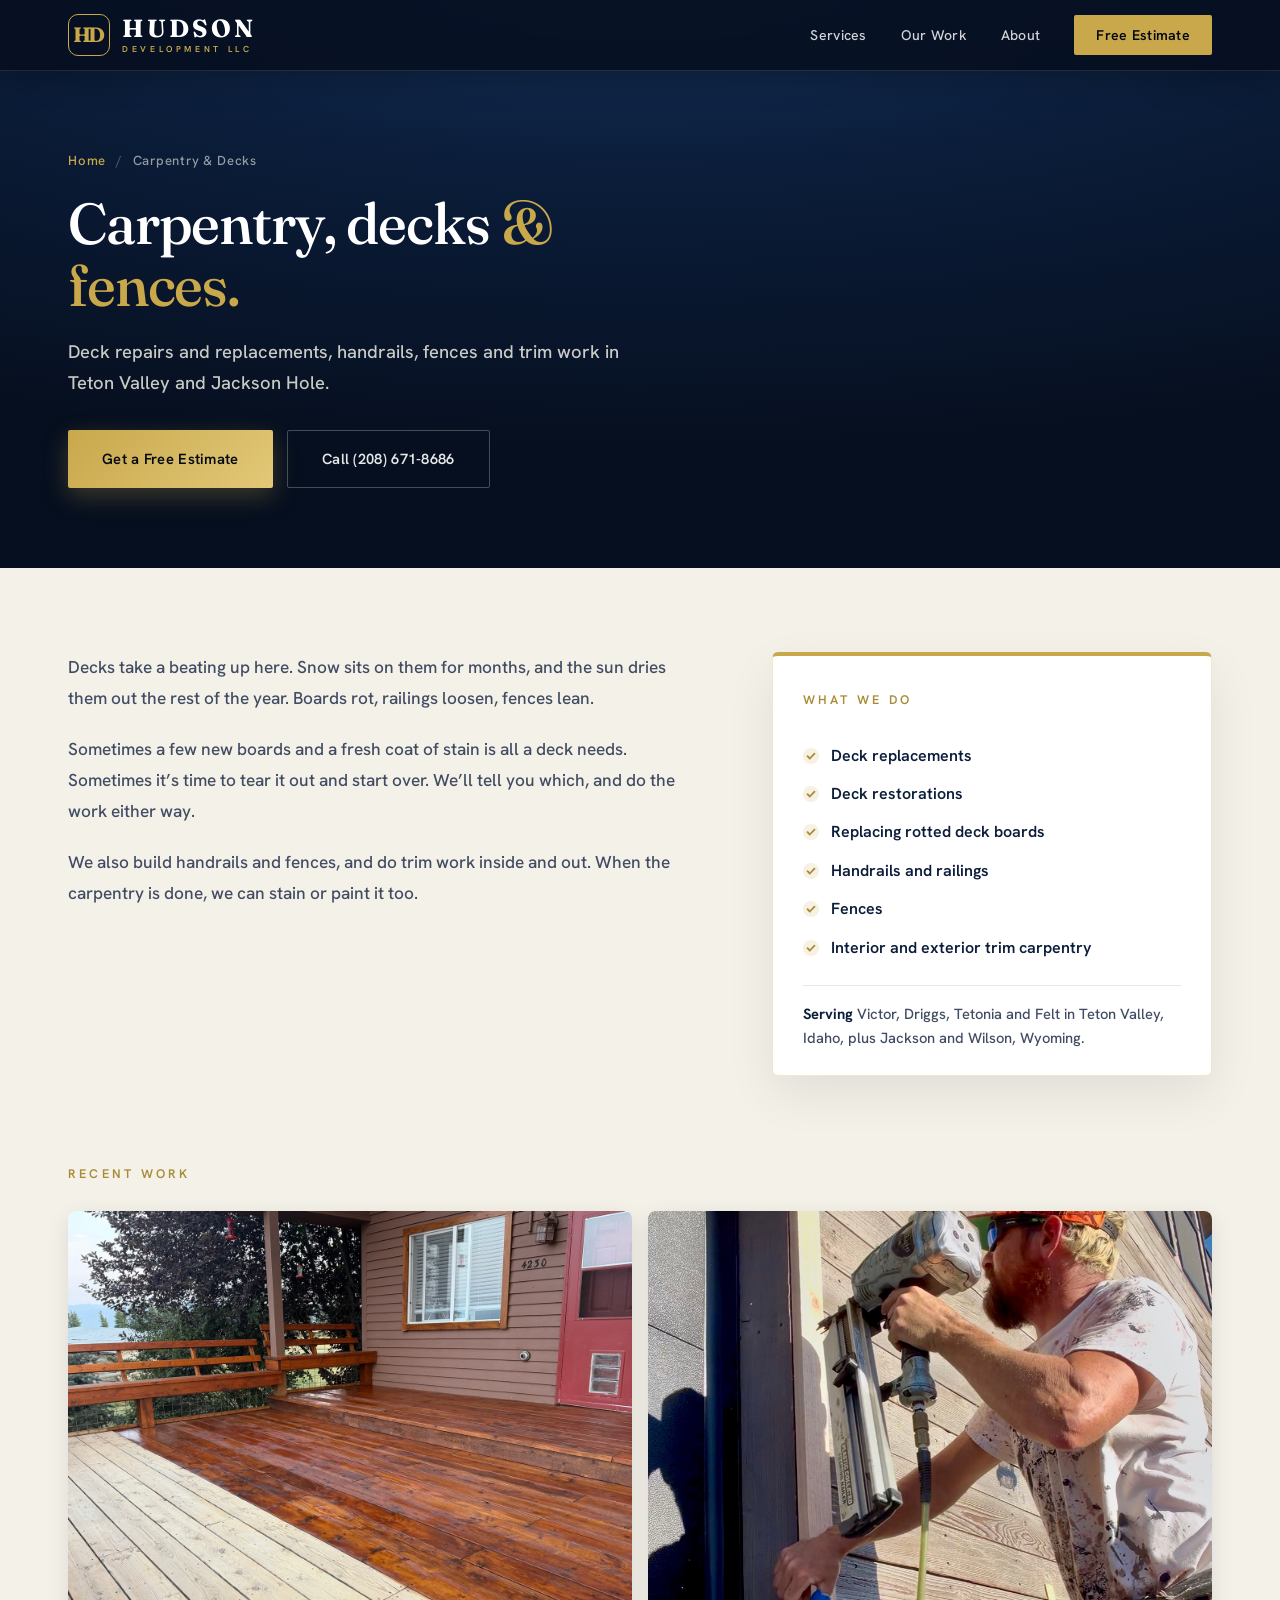
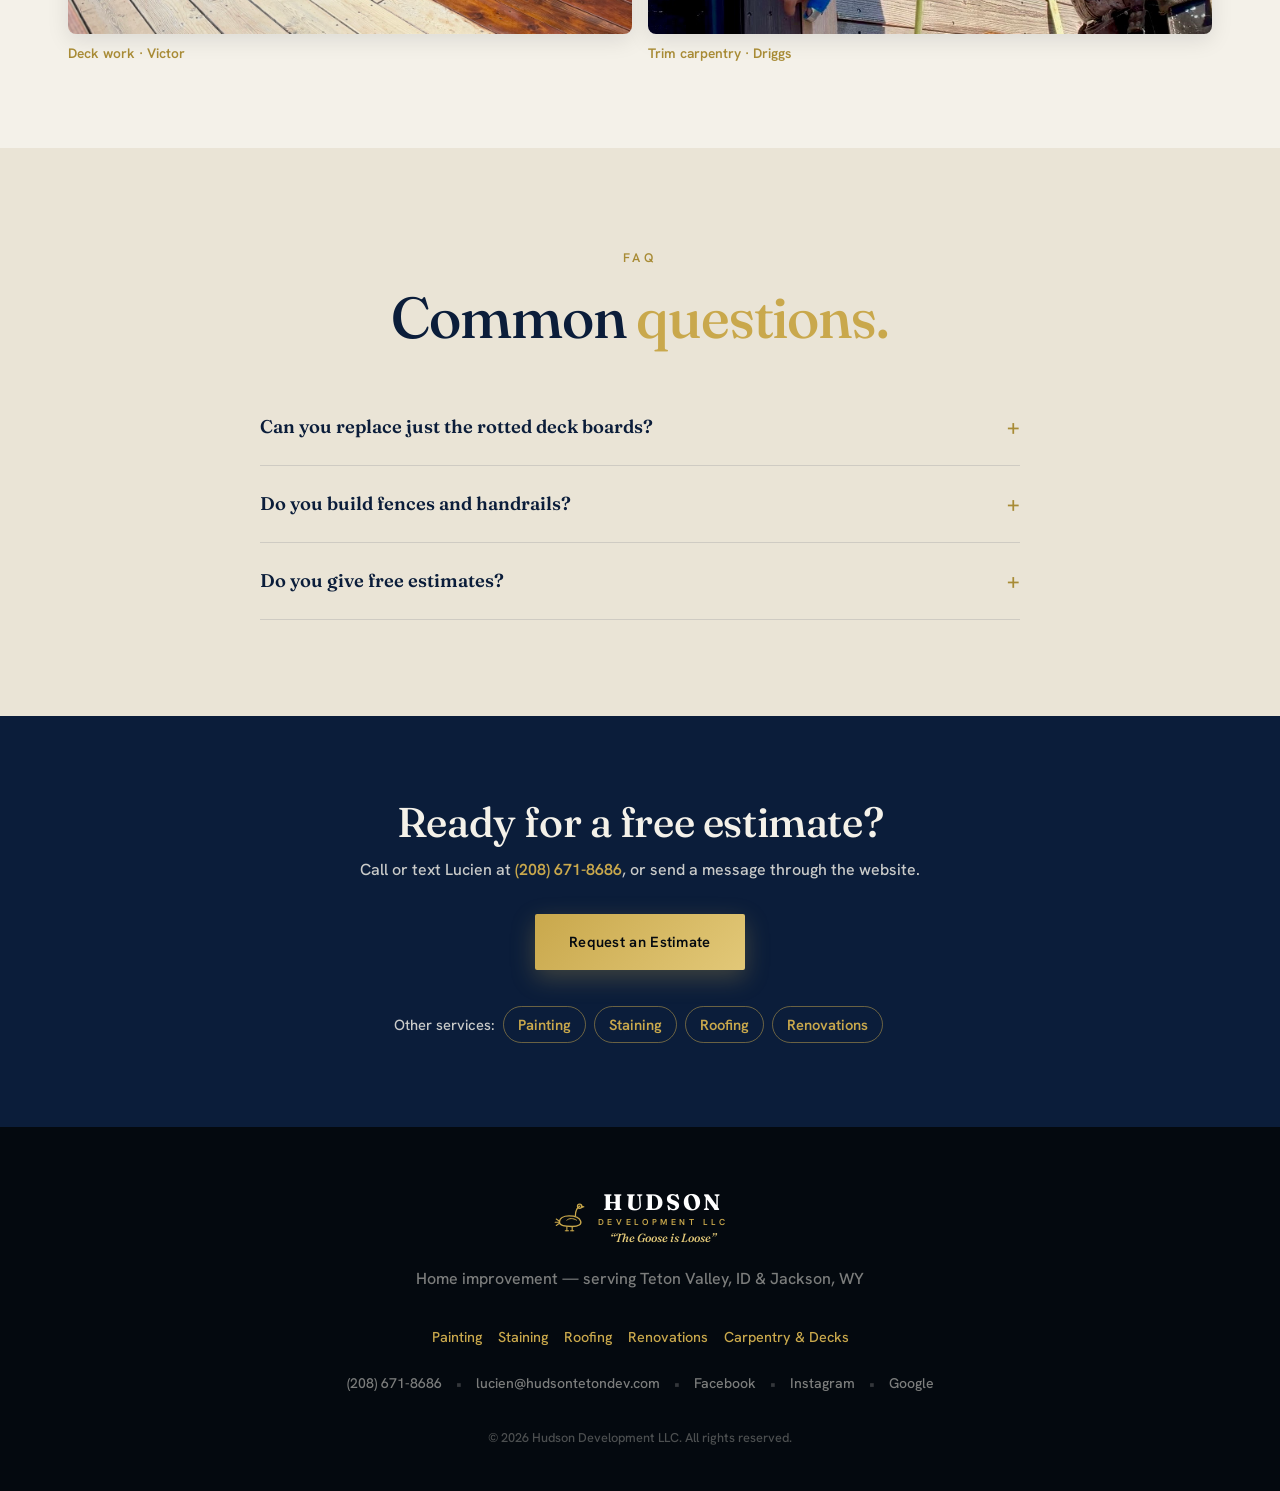
==== commit f2c0c0c7: "Tighten carpentry page copy Co-Authored-By: Claude Opus 5.5 (1M context) <noreply@anthropic.com>" ====
--- a/carpentry/index.html
+++ b/carpentry/index.html
@@ -53,13 +53,13 @@
       <div class="container">
         <nav class="sp-crumbs" aria-label="Breadcrumb"><a href="/">Home</a> <span>/</span> Carpentry &amp; Decks</nav>
         <h1>Carpentry, decks <span class="gold">&amp; fences.</span></h1>
-        <p class="sp-lead">Deck replacements and restorations, handrails, fences and trim carpentry for homes across Teton Valley and Jackson Hole.</p>
+        <p class="sp-lead">Deck repairs and replacements, handrails, fences and trim work in Teton Valley and Jackson Hole.</p>
         <div class="sp-actions"><a href="/#contact" class="btn btn-primary">Get a Free Estimate</a><a href="tel:+12086718686" class="btn btn-ghost">Call (208) 671-8686</a></div>
       </div>
     </header>
     <section class="sp-main">
       <div class="container sp-grid">
-        <div class="sp-body"><p>Mountain weather is hard on outdoor wood. Snow, sun and freeze-thaw rot deck boards, loosen railings and warp fences. We replace rotted boards, restore tired decks, or tear out and rebuild when it&rsquo;s time.</p><p>We build handrails and fences that hold up, and handle the exterior and interior trim that makes a house look finished. When the wood work is done, we can stain or paint it too.</p></div>
+        <div class="sp-body"><p>Decks take a beating up here. Snow sits on them for months, and the sun dries them out the rest of the year. Boards rot, railings loosen, fences lean.</p><p>Sometimes a few new boards and a fresh coat of stain is all a deck needs. Sometimes it&rsquo;s time to tear it out and start over. We&rsquo;ll tell you which, and do the work either way.</p><p>We also build handrails and fences, and do trim work inside and out. When the carpentry is done, we can stain or paint it too.</p></div>
         <aside class="sp-card"><p class="section-label">What we do</p><ul class="sp-list"><li>Deck replacements</li><li>Deck restorations</li><li>Replacing rotted deck boards</li><li>Handrails and railings</li><li>Fences</li><li>Interior and exterior trim carpentry</li></ul><p class="sp-area"><strong>Serving</strong> Victor, Driggs, Tetonia and Felt in Teton Valley, Idaho, plus Jackson and Wilson, Wyoming.</p></aside>
       </div>
     </section>
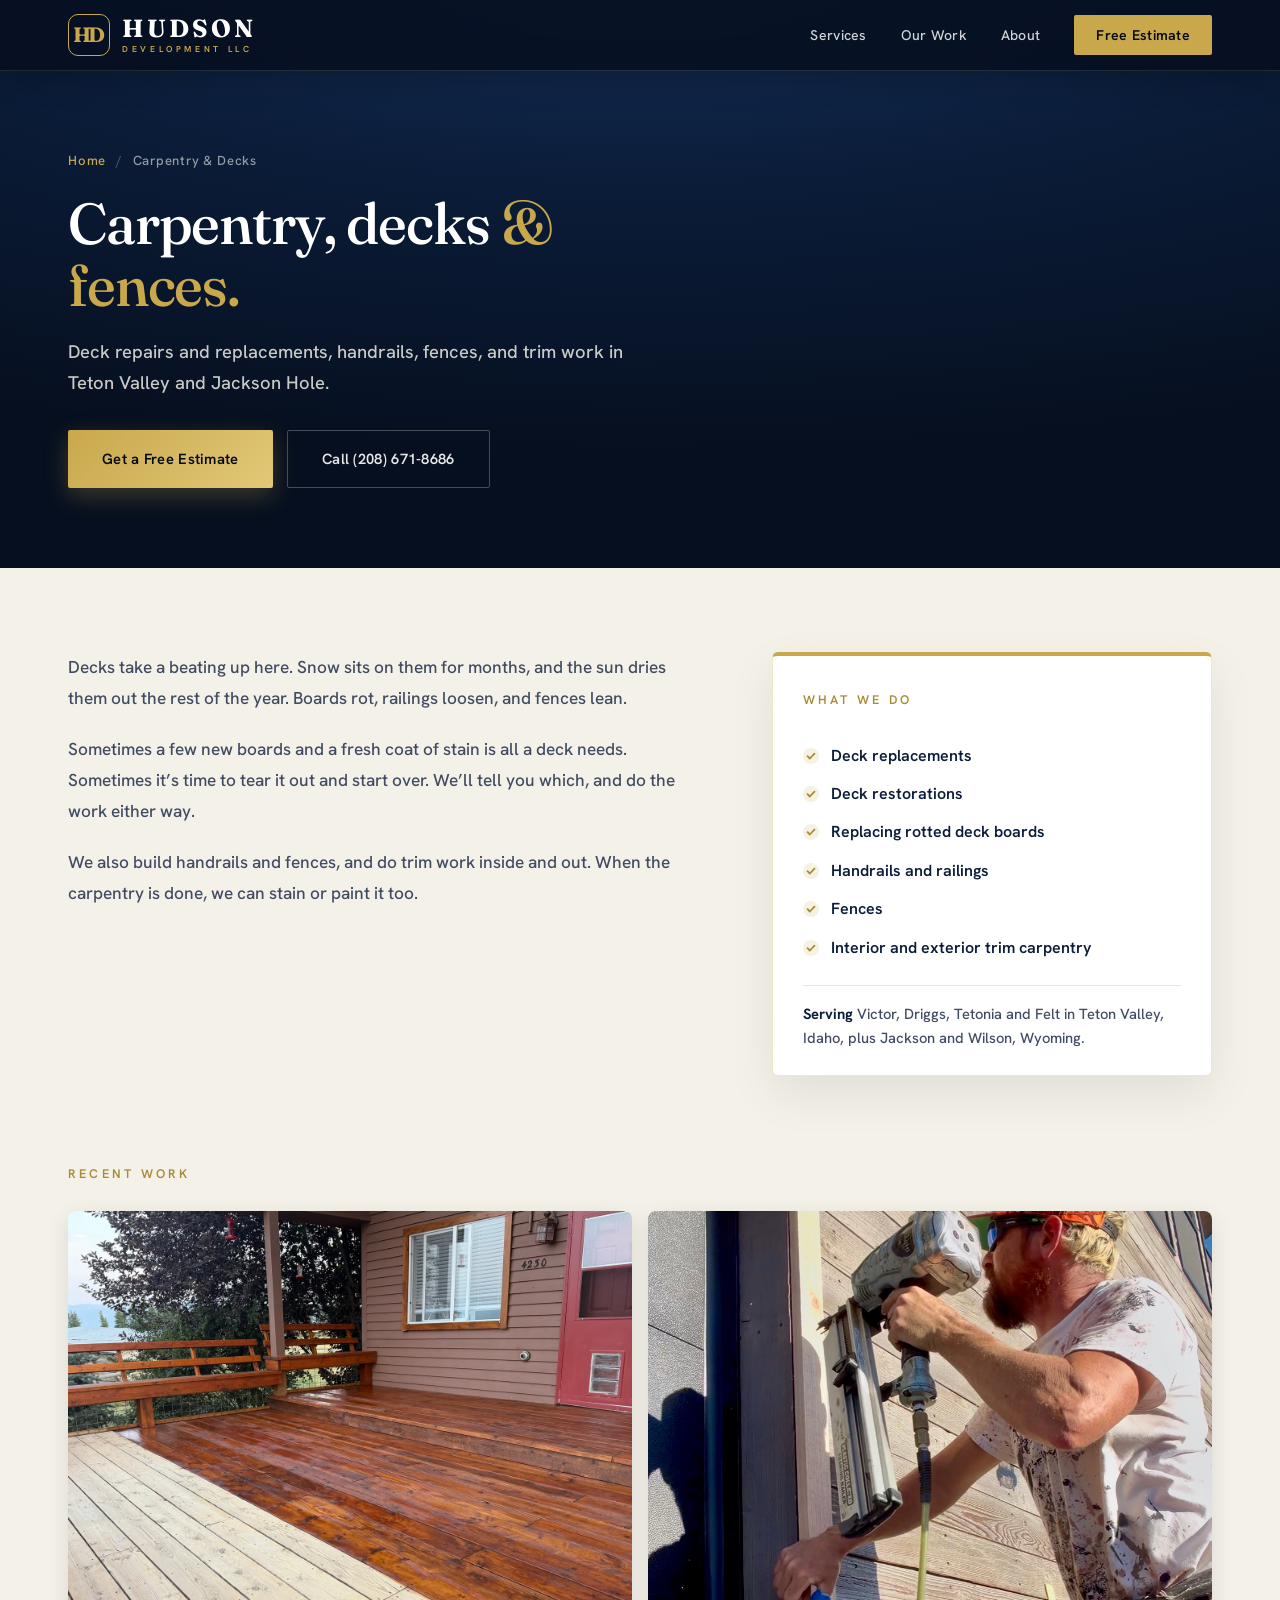
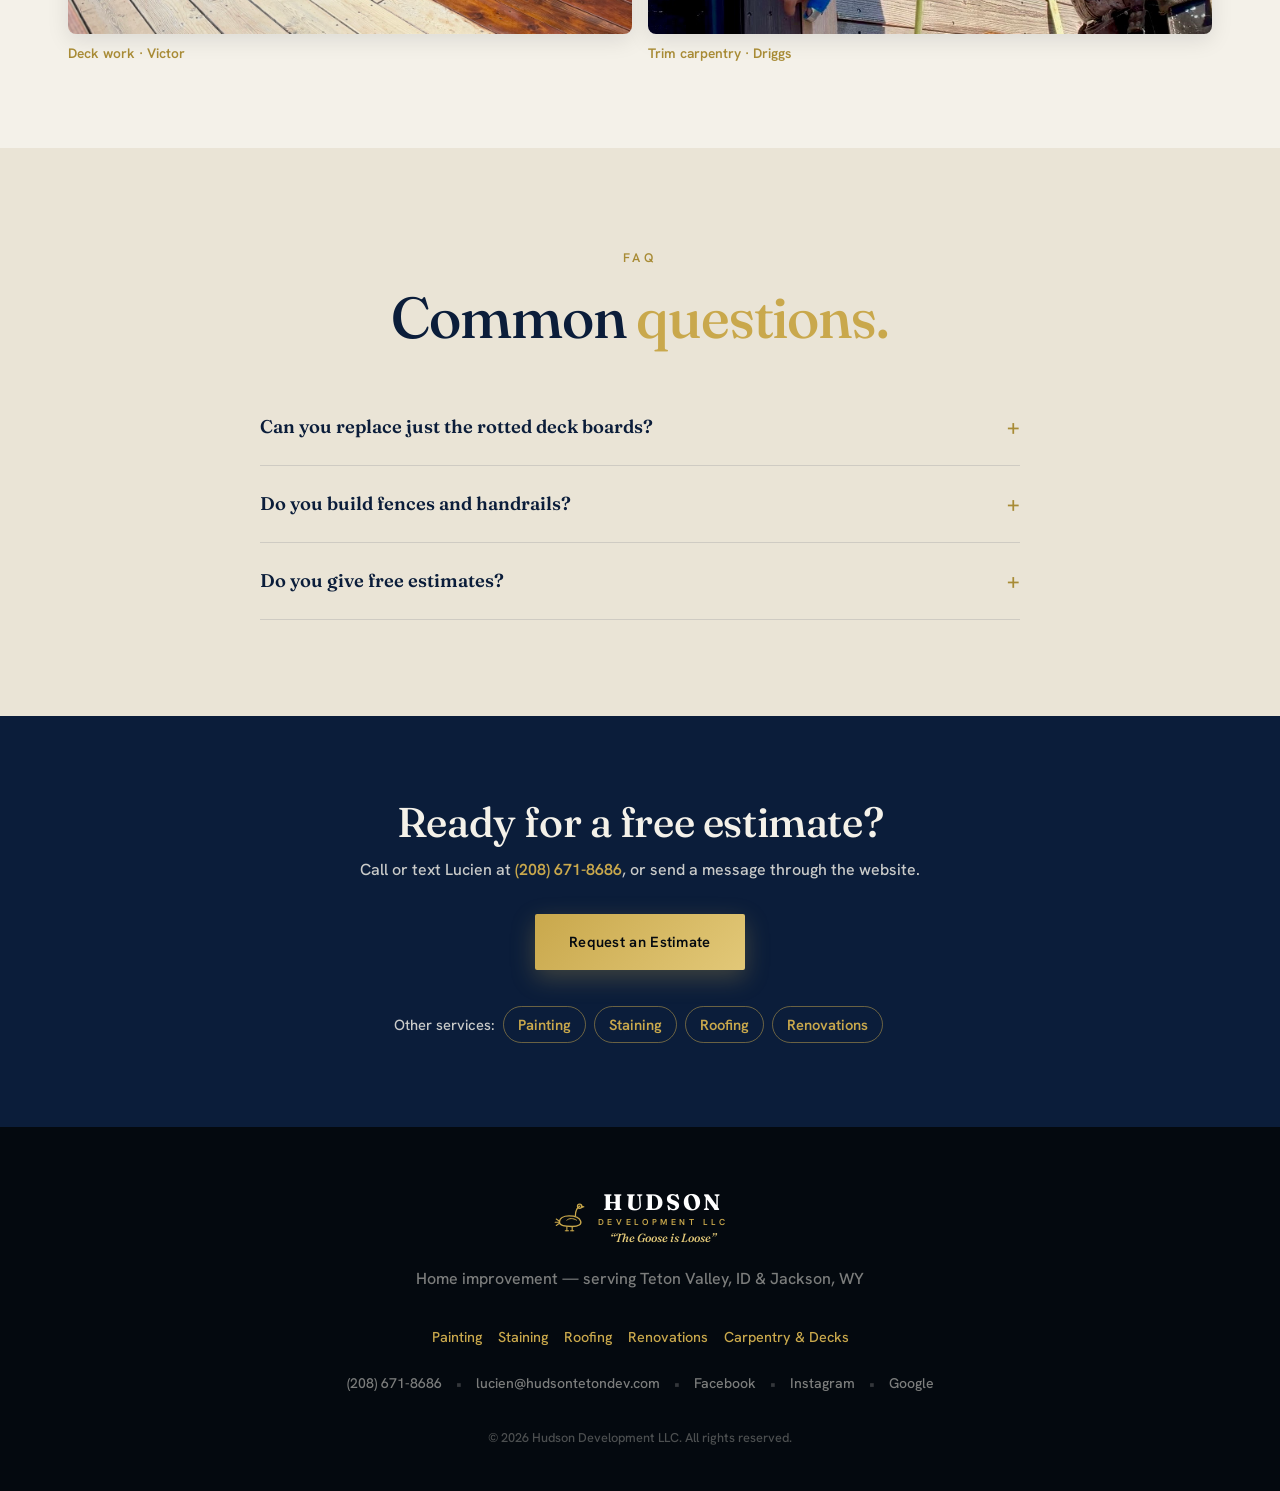
==== commit bc86fc18: "Fix comma in carpentry copy Co-Authored-By: Claude Opus 5.5 (1M context) <noreply@anthropic.com>" ====
--- a/carpentry/index.html
+++ b/carpentry/index.html
@@ -53,13 +53,13 @@
       <div class="container">
         <nav class="sp-crumbs" aria-label="Breadcrumb"><a href="/">Home</a> <span>/</span> Carpentry &amp; Decks</nav>
         <h1>Carpentry, decks <span class="gold">&amp; fences.</span></h1>
-        <p class="sp-lead">Deck repairs and replacements, handrails, fences and trim work in Teton Valley and Jackson Hole.</p>
+        <p class="sp-lead">Deck repairs and replacements, handrails, fences, and trim work in Teton Valley and Jackson Hole.</p>
         <div class="sp-actions"><a href="/#contact" class="btn btn-primary">Get a Free Estimate</a><a href="tel:+12086718686" class="btn btn-ghost">Call (208) 671-8686</a></div>
       </div>
     </header>
     <section class="sp-main">
       <div class="container sp-grid">
-        <div class="sp-body"><p>Decks take a beating up here. Snow sits on them for months, and the sun dries them out the rest of the year. Boards rot, railings loosen, fences lean.</p><p>Sometimes a few new boards and a fresh coat of stain is all a deck needs. Sometimes it&rsquo;s time to tear it out and start over. We&rsquo;ll tell you which, and do the work either way.</p><p>We also build handrails and fences, and do trim work inside and out. When the carpentry is done, we can stain or paint it too.</p></div>
+        <div class="sp-body"><p>Decks take a beating up here. Snow sits on them for months, and the sun dries them out the rest of the year. Boards rot, railings loosen, and fences lean.</p><p>Sometimes a few new boards and a fresh coat of stain is all a deck needs. Sometimes it&rsquo;s time to tear it out and start over. We&rsquo;ll tell you which, and do the work either way.</p><p>We also build handrails and fences, and do trim work inside and out. When the carpentry is done, we can stain or paint it too.</p></div>
         <aside class="sp-card"><p class="section-label">What we do</p><ul class="sp-list"><li>Deck replacements</li><li>Deck restorations</li><li>Replacing rotted deck boards</li><li>Handrails and railings</li><li>Fences</li><li>Interior and exterior trim carpentry</li></ul><p class="sp-area"><strong>Serving</strong> Victor, Driggs, Tetonia and Felt in Teton Valley, Idaho, plus Jackson and Wilson, Wyoming.</p></aside>
       </div>
     </section>
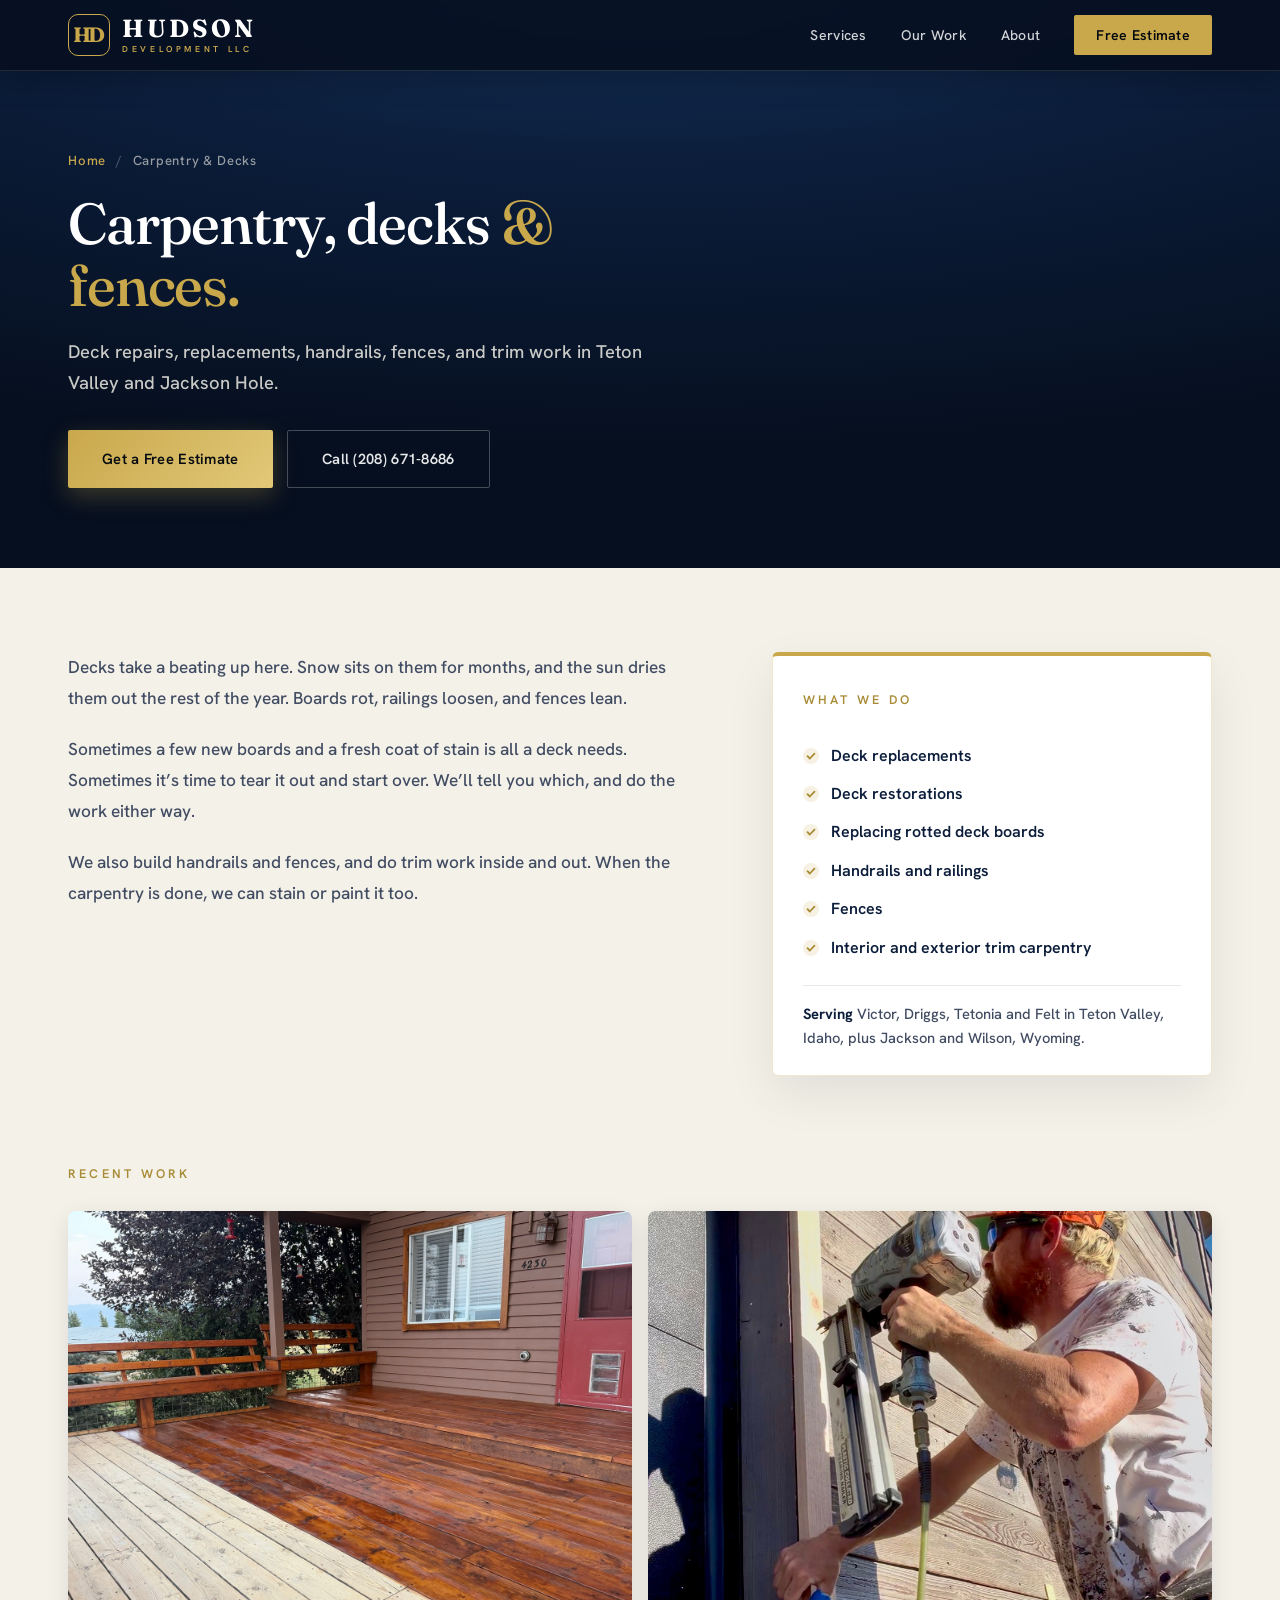
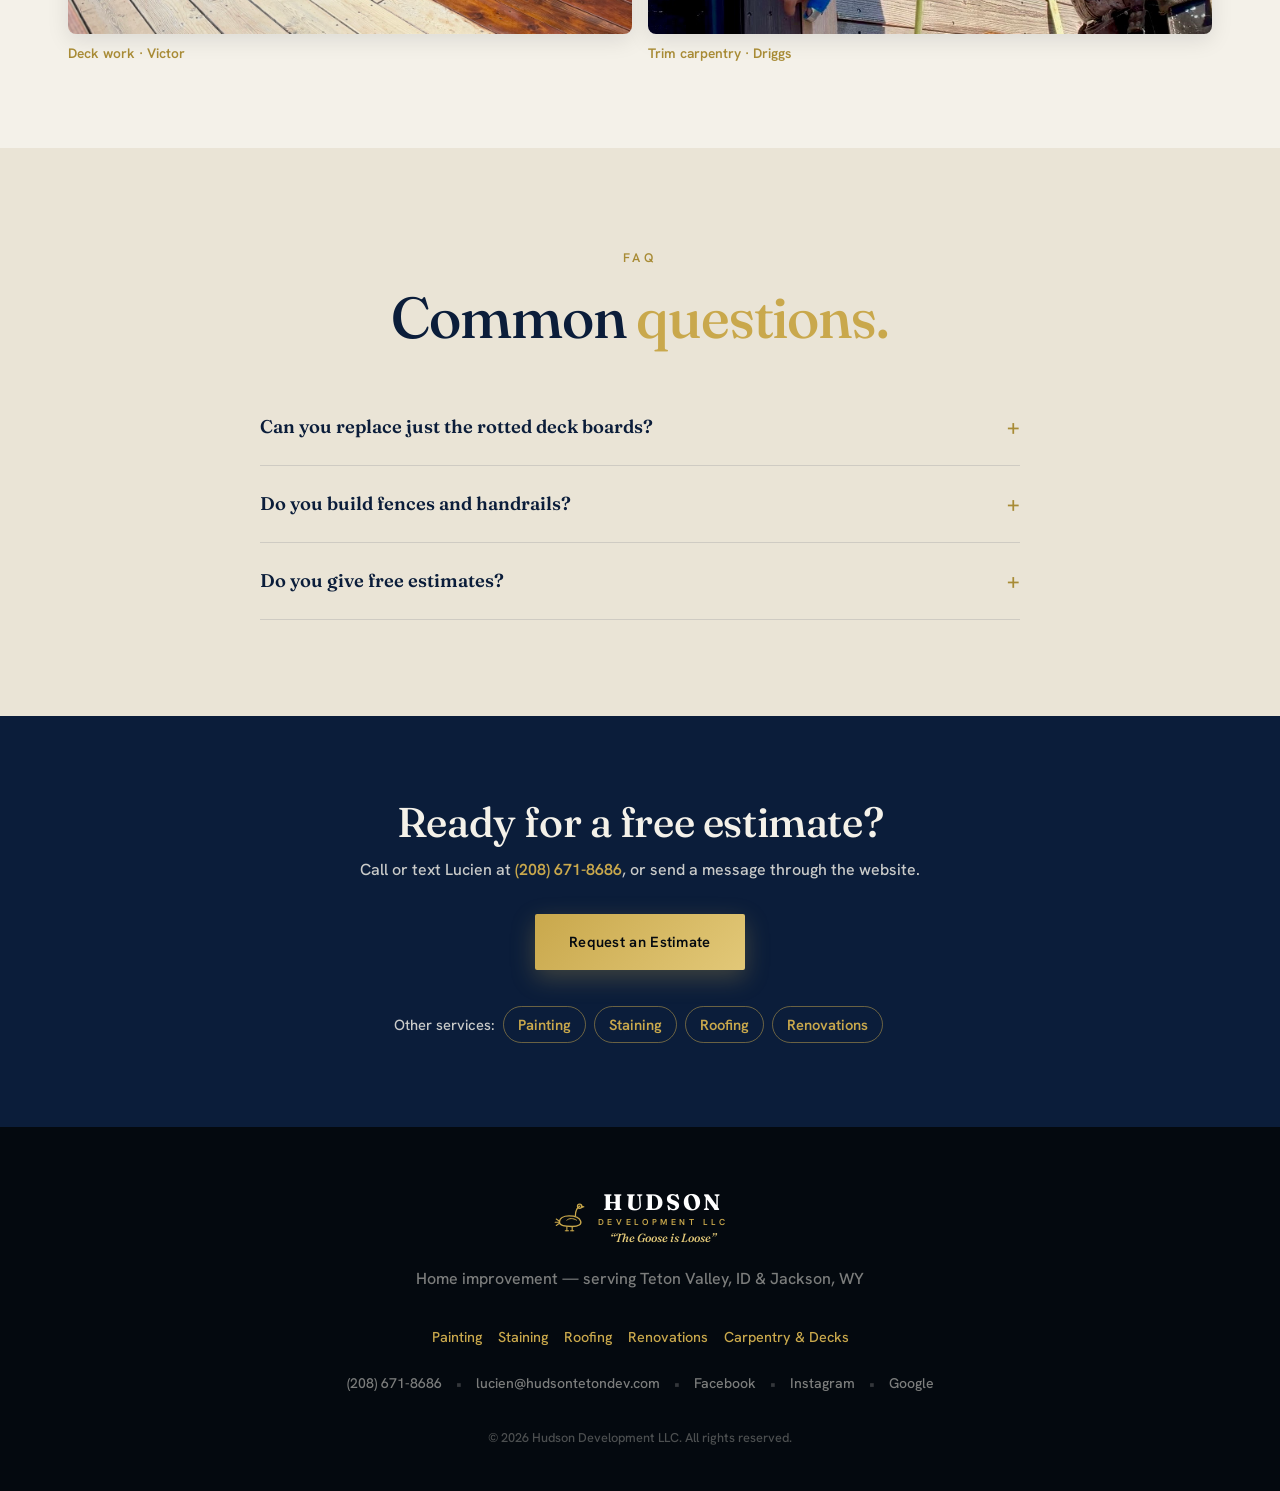
==== commit 8582c989: "Carpentry lead wording Co-Authored-By: Claude Opus 5.5 (1M context) <noreply@anthropic.com>" ====
--- a/carpentry/index.html
+++ b/carpentry/index.html
@@ -53,7 +53,7 @@
       <div class="container">
         <nav class="sp-crumbs" aria-label="Breadcrumb"><a href="/">Home</a> <span>/</span> Carpentry &amp; Decks</nav>
         <h1>Carpentry, decks <span class="gold">&amp; fences.</span></h1>
-        <p class="sp-lead">Deck repairs and replacements, handrails, fences, and trim work in Teton Valley and Jackson Hole.</p>
+        <p class="sp-lead">Deck repairs, replacements, handrails, fences, and trim work in Teton Valley and Jackson Hole.</p>
         <div class="sp-actions"><a href="/#contact" class="btn btn-primary">Get a Free Estimate</a><a href="tel:+12086718686" class="btn btn-ghost">Call (208) 671-8686</a></div>
       </div>
     </header>
